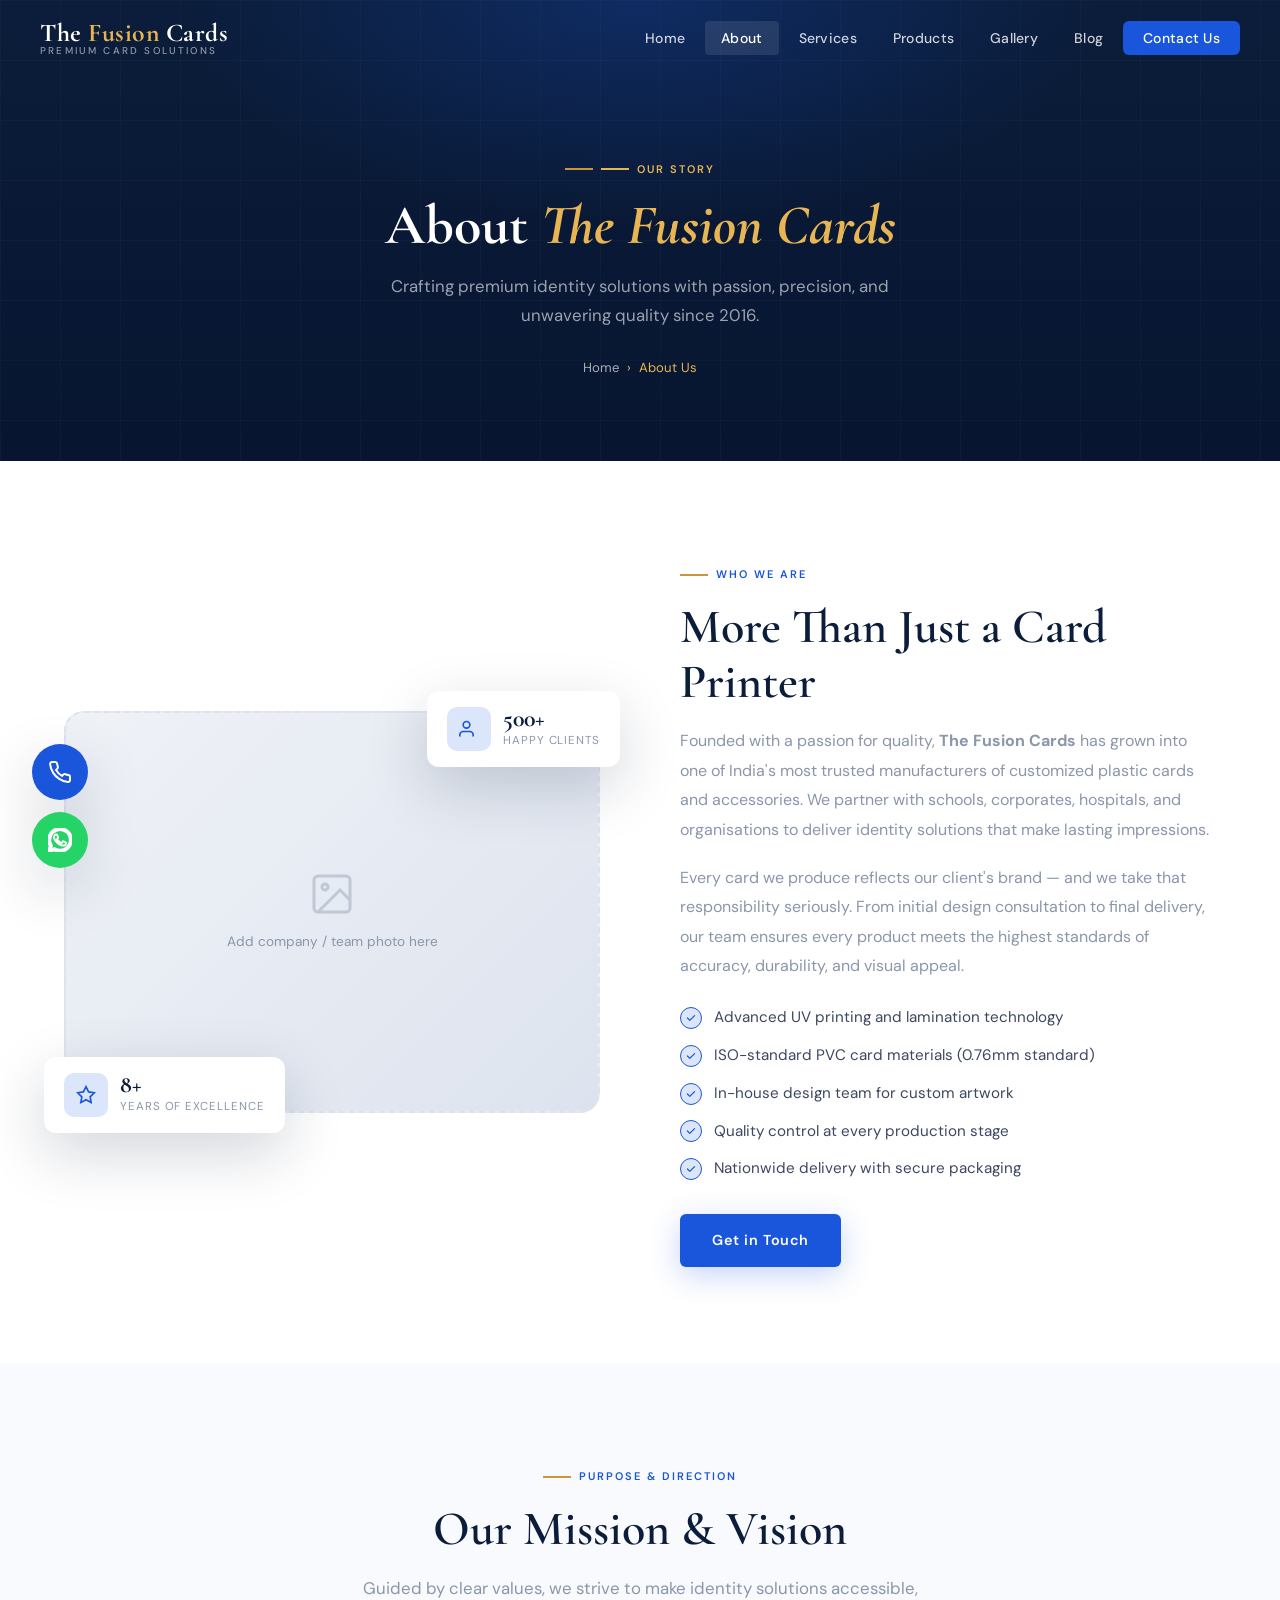
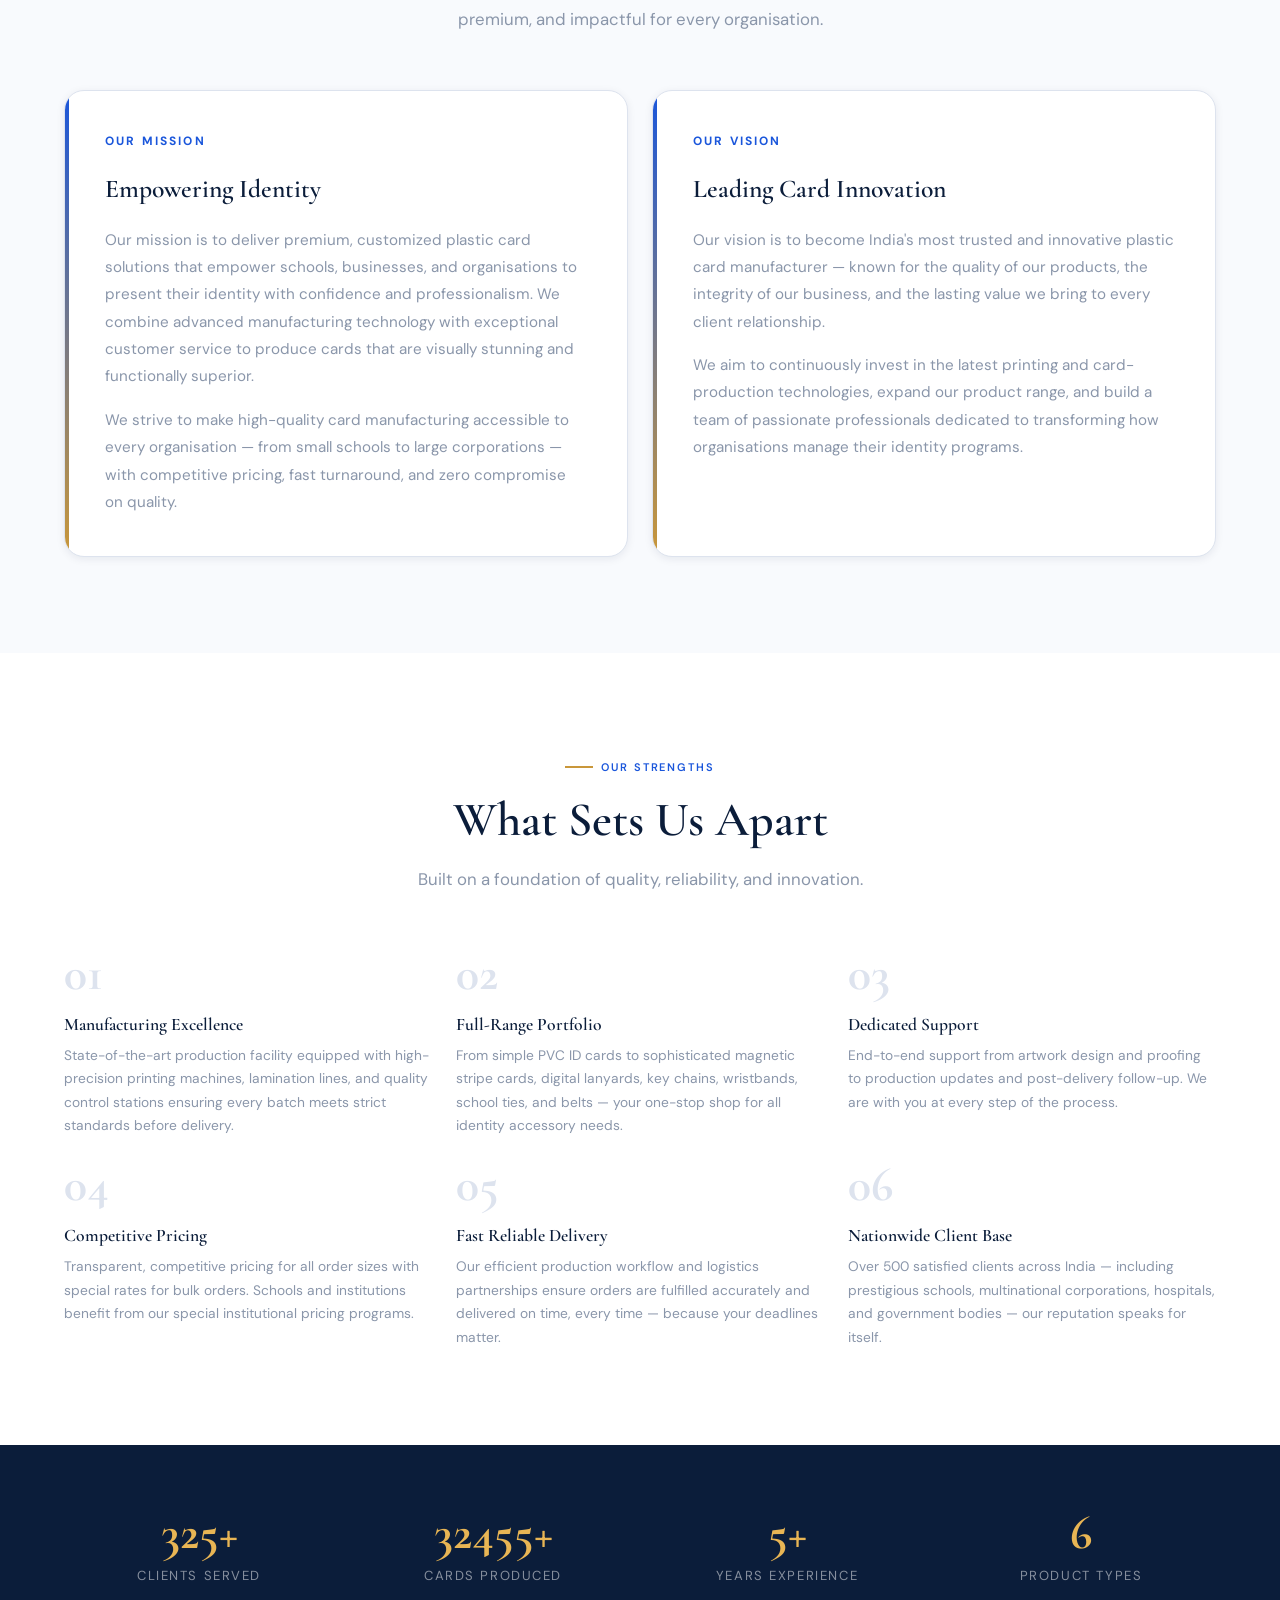
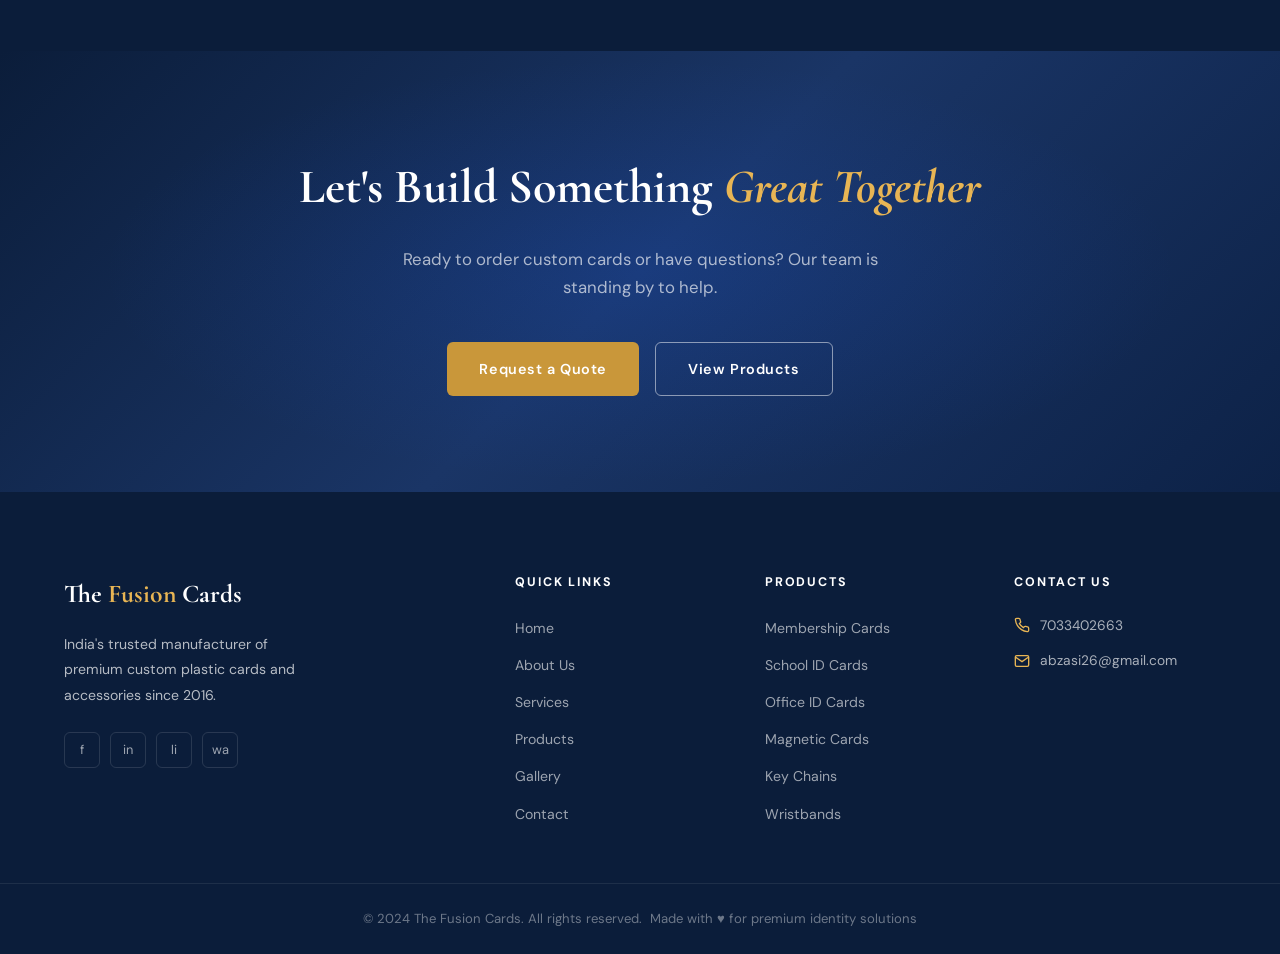
==== about.html @ c6d1c719 "first commit" ====
<!DOCTYPE html>
<html lang="en">
<head>
  <meta charset="UTF-8" />
  <meta name="viewport" content="width=device-width, initial-scale=1.0" />
  <meta name="description" content="About The Fusion Cards — Premium plastic card manufacturer for schools, offices, and organisations across India." />
  <meta name="keywords" content="About The Fusion Cards, Plastic Card Manufacturer India, ID Card Company" />
  <title>About Us | The Fusion Cards</title>
  <link rel="stylesheet" href="style.css" />
</head>
<body>

  <nav class="navbar">
    <div class="nav-inner">
      <a href="index.html" class="nav-logo">
        <span class="logo-main">The <span>Fusion</span> Cards</span>
        <span class="logo-sub">Premium Card Solutions</span>
      </a>
      <ul class="nav-links">
        <li><a href="index.html">Home</a></li>
        <li><a href="about.html" class="active">About</a></li>
        <li><a href="services.html">Services</a></li>
        <li><a href="products.html">Products</a></li>
        <li><a href="gallery.html">Gallery</a></li>
        <li><a href="blog.html">Blog</a></li>
        <li><a href="contact.html" class="nav-cta">Contact Us</a></li>
      </ul>
      <button class="hamburger" aria-label="Toggle menu"><span></span><span></span><span></span></button>
    </div>
  </nav>

  <div class="mobile-menu">
    <a href="index.html">Home</a>
    <a href="about.html">About Us</a>
    <a href="services.html">Services</a>
    <a href="products.html">Products</a>
    <a href="gallery.html">Gallery</a>
    <a href="blog.html">Blog</a>
    <a href="contact.html" class="btn btn-primary mobile-cta">Contact Us</a>
  </div>

  <section class="page-hero">
    <div class="page-hero-bg"></div>
    <div class="page-hero-grid"></div>
    <div class="page-hero-content">
      <div class="section-label" style="justify-content:center;color:var(--gold-light);display:flex;align-items:center;gap:8px;"><span style="width:28px;height:2px;background:var(--gold-light);display:inline-block;"></span>Our Story</div>
      <h1>About <span>The Fusion Cards</span></h1>
      <p>Crafting premium identity solutions with passion, precision, and unwavering quality since 2016.</p>
      <nav class="breadcrumb" aria-label="Breadcrumb">
        <a href="index.html">Home</a><span>›</span><span>About Us</span>
      </nav>
    </div>
  </section>

  <!-- Company Introduction -->
  <section class="section">
    <div class="container">
      <div class="about-preview-grid">
        <div class="about-image-wrap">
          <!-- REPLACE: <img src="images/company.jpg" alt="The Fusion Cards" style="width:100%;height:100%;object-fit:cover;border-radius:20px;"> -->
          <div class="img-placeholder" style="min-height:380px;">
            <svg width="48" height="48" fill="none" stroke="currentColor" stroke-width="1.5" viewBox="0 0 24 24"><rect x="3" y="3" width="18" height="18" rx="2"/><circle cx="8.5" cy="8.5" r="1.5"/><path d="M21 15l-5-5L5 21"/></svg>
            <span>Add company / team photo here</span>
          </div>
          <div class="about-float-card float-card-1">
            <div class="fc-icon"><svg width="20" height="20" fill="none" stroke="currentColor" stroke-width="2" viewBox="0 0 24 24"><path d="M12 2l3.09 6.26L22 9.27l-5 4.87 1.18 6.88L12 17.77l-6.18 3.25L7 14.14 2 9.27l6.91-1.01L12 2z"/></svg></div>
            <div><div class="fc-num">8+</div><div class="fc-label">Years of Excellence</div></div>
          </div>
          <div class="about-float-card float-card-2">
            <div class="fc-icon"><svg width="20" height="20" fill="none" stroke="currentColor" stroke-width="2" viewBox="0 0 24 24"><path d="M17 21v-2a4 4 0 00-4-4H5a4 4 0 00-4 4v2"/><circle cx="9" cy="7" r="4"/></svg></div>
            <div><div class="fc-num">500+</div><div class="fc-label">Happy Clients</div></div>
          </div>
        </div>

        <div class="about-text">
          <div class="section-label">Who We Are</div>
          <h2 class="section-title">More Than Just a Card Printer</h2>
          <p style="color:var(--text-muted);line-height:1.85;margin-bottom:18px;">
            Founded with a passion for quality, <strong>The Fusion Cards</strong> has grown into one of India's most trusted manufacturers of customized plastic cards and accessories. We partner with schools, corporates, hospitals, and organisations to deliver identity solutions that make lasting impressions.
          </p>
          <p style="color:var(--text-muted);line-height:1.85;margin-bottom:24px;">
            Every card we produce reflects our client's brand — and we take that responsibility seriously. From initial design consultation to final delivery, our team ensures every product meets the highest standards of accuracy, durability, and visual appeal.
          </p>
          <ul class="check-list">
            <li>Advanced UV printing and lamination technology</li>
            <li>ISO-standard PVC card materials (0.76mm standard)</li>
            <li>In-house design team for custom artwork</li>
            <li>Quality control at every production stage</li>
            <li>Nationwide delivery with secure packaging</li>
          </ul>
          <a href="contact.html" class="btn btn-primary" style="margin-top:32px;">Get in Touch</a>
        </div>
      </div>
    </div>
  </section>

  <!-- Mission & Vision -->
  <section class="section" style="background:var(--off-white);">
    <div class="container">
      <div class="text-center">
        <div class="section-label">Purpose &amp; Direction</div>
        <h2 class="section-title">Our Mission &amp; Vision</h2>
        <p class="section-subtitle">Guided by clear values, we strive to make identity solutions accessible, premium, and impactful for every organisation.</p>
      </div>
      <div class="mission-vision-grid">
        <div class="mv-card fade-up">
          <div class="mv-label">Our Mission</div>
          <h3>Empowering Identity</h3>
          <p>Our mission is to deliver premium, customized plastic card solutions that empower schools, businesses, and organisations to present their identity with confidence and professionalism. We combine advanced manufacturing technology with exceptional customer service to produce cards that are visually stunning and functionally superior.</p>
          <p style="margin-top:16px;">We strive to make high-quality card manufacturing accessible to every organisation — from small schools to large corporations — with competitive pricing, fast turnaround, and zero compromise on quality.</p>
        </div>
        <div class="mv-card fade-up">
          <div class="mv-label">Our Vision</div>
          <h3>Leading Card Innovation</h3>
          <p>Our vision is to become India's most trusted and innovative plastic card manufacturer — known for the quality of our products, the integrity of our business, and the lasting value we bring to every client relationship.</p>
          <p style="margin-top:16px;">We aim to continuously invest in the latest printing and card-production technologies, expand our product range, and build a team of passionate professionals dedicated to transforming how organisations manage their identity programs.</p>
        </div>
      </div>
    </div>
  </section>

  <!-- Business Strengths -->
  <section class="section">
    <div class="container">
      <div class="text-center">
        <div class="section-label">Our Strengths</div>
        <h2 class="section-title">What Sets Us Apart</h2>
        <p class="section-subtitle">Built on a foundation of quality, reliability, and innovation.</p>
      </div>
      <div class="strength-grid">
        <div class="strength-item fade-up">
          <div class="strength-num">01</div>
          <div><h4>Manufacturing Excellence</h4><p>State-of-the-art production facility equipped with high-precision printing machines, lamination lines, and quality control stations ensuring every batch meets strict standards before delivery.</p></div>
        </div>
        <div class="strength-item fade-up">
          <div class="strength-num">02</div>
          <div><h4>Full-Range Portfolio</h4><p>From simple PVC ID cards to sophisticated magnetic stripe cards, digital lanyards, key chains, wristbands, school ties, and belts — your one-stop shop for all identity accessory needs.</p></div>
        </div>
        <div class="strength-item fade-up">
          <div class="strength-num">03</div>
          <div><h4>Dedicated Support</h4><p>End-to-end support from artwork design and proofing to production updates and post-delivery follow-up. We are with you at every step of the process.</p></div>
        </div>
        <div class="strength-item fade-up">
          <div class="strength-num">04</div>
          <div><h4>Competitive Pricing</h4><p>Transparent, competitive pricing for all order sizes with special rates for bulk orders. Schools and institutions benefit from our special institutional pricing programs.</p></div>
        </div>
        <div class="strength-item fade-up">
          <div class="strength-num">05</div>
          <div><h4>Fast Reliable Delivery</h4><p>Our efficient production workflow and logistics partnerships ensure orders are fulfilled accurately and delivered on time, every time — because your deadlines matter.</p></div>
        </div>
        <div class="strength-item fade-up">
          <div class="strength-num">06</div>
          <div><h4>Nationwide Client Base</h4><p>Over 500 satisfied clients across India — including prestigious schools, multinational corporations, hospitals, and government bodies — our reputation speaks for itself.</p></div>
        </div>
      </div>
    </div>
  </section>

  <!-- Stats Strip -->
  <section class="section-sm" style="background:var(--navy);">
    <div class="container">
      <div style="display:grid;grid-template-columns:repeat(4,1fr);gap:24px;text-align:center;">
        <div>
          <div style="font-family:var(--font-display);font-size:3rem;font-weight:700;color:var(--gold-light);line-height:1;"><span data-count="500" data-suffix="+">500+</span></div>
          <div style="font-size:0.82rem;text-transform:uppercase;letter-spacing:0.12em;color:rgba(255,255,255,0.5);margin-top:8px;">Clients Served</div>
        </div>
        <div>
          <div style="font-family:var(--font-display);font-size:3rem;font-weight:700;color:var(--gold-light);line-height:1;"><span data-count="50000" data-suffix="+">50000+</span></div>
          <div style="font-size:0.82rem;text-transform:uppercase;letter-spacing:0.12em;color:rgba(255,255,255,0.5);margin-top:8px;">Cards Produced</div>
        </div>
        <div>
          <div style="font-family:var(--font-display);font-size:3rem;font-weight:700;color:var(--gold-light);line-height:1;"><span data-count="8" data-suffix="+">8+</span></div>
          <div style="font-size:0.82rem;text-transform:uppercase;letter-spacing:0.12em;color:rgba(255,255,255,0.5);margin-top:8px;">Years Experience</div>
        </div>
        <div>
          <div style="font-family:var(--font-display);font-size:3rem;font-weight:700;color:var(--gold-light);line-height:1;"><span data-count="9" data-suffix="">9</span></div>
          <div style="font-size:0.82rem;text-transform:uppercase;letter-spacing:0.12em;color:rgba(255,255,255,0.5);margin-top:8px;">Product Types</div>
        </div>
      </div>
    </div>
  </section>

  <!-- CTA -->
  <div class="cta-section">
    <div class="container">
      <h2>Let's Build Something <span>Great Together</span></h2>
      <p>Ready to order custom cards or have questions? Our team is standing by to help.</p>
      <div class="cta-actions">
        <a href="contact.html" class="btn btn-gold">Request a Quote</a>
        <a href="products.html" class="btn btn-outline">View Products</a>
      </div>
    </div>
  </div>

  <!-- Footer -->
  <footer class="footer">
    <div class="container">
      <div class="footer-grid">
        <div class="footer-brand">
          <div class="logo-main">The <span>Fusion</span> Cards</div>
          <p>India's trusted manufacturer of premium custom plastic cards and accessories since 2016.</p>
          <div class="footer-social">
            <a href="#" title="Facebook">f</a><a href="#" title="Instagram">in</a>
            <a href="#" title="LinkedIn">li</a><a href="#" title="WhatsApp">wa</a>
          </div>
        </div>
        <div class="footer-col">
          <h4>Quick Links</h4>
          <ul>
            <li><a href="index.html">Home</a></li><li><a href="about.html">About Us</a></li>
            <li><a href="services.html">Services</a></li><li><a href="products.html">Products</a></li>
            <li><a href="gallery.html">Gallery</a></li><li><a href="contact.html">Contact</a></li>
          </ul>
        </div>
        <div class="footer-col">
          <h4>Products</h4>
          <ul>
            <li><a href="products.html">Membership Cards</a></li><li><a href="products.html">School ID Cards</a></li>
            <li><a href="products.html">Office ID Cards</a></li><li><a href="products.html">Magnetic Cards</a></li>
            <li><a href="products.html">Key Chains</a></li><li><a href="products.html">Wristbands</a></li>
          </ul>
        </div>
        <div class="footer-col">
          <h4>Contact Us</h4>
          <div class="footer-contact-item">
            <svg width="16" height="16" fill="none" stroke="currentColor" stroke-width="2" viewBox="0 0 24 24"><path d="M22 16.92v3a2 2 0 01-2.18 2 19.79 19.79 0 01-8.63-3.07 19.5 19.5 0 01-6-6A19.79 19.79 0 012.12 4.18 2 2 0 014.11 2h3a2 2 0 012 1.72c.127.96.361 1.903.7 2.81a2 2 0 01-.45 2.11L8.09 9.91a16 16 0 006 6l1.27-1.27a2 2 0 012.11-.45c.907.339 1.85.573 2.81.7A2 2 0 0122 16.92z"/></svg>
            <a href="tel:7033402663">7033402663</a>
          </div>
          <div class="footer-contact-item">
            <svg width="16" height="16" fill="none" stroke="currentColor" stroke-width="2" viewBox="0 0 24 24"><path d="M4 4h16c1.1 0 2 .9 2 2v12c0 1.1-.9 2-2 2H4c-1.1 0-2-.9-2-2V6c0-1.1.9-2 2-2z"/><polyline points="22,6 12,13 2,6"/></svg>
            <a href="mailto:abzasi26@gmail.com">abzasi26@gmail.com</a>
          </div>
        </div>
      </div>
    </div>
    <div class="footer-bottom">
      <div class="container" style="display:flex;justify-content:space-between;align-items:center;flex-wrap:wrap;gap:8px;">
        <span>© 2024 The Fusion Cards. All rights reserved.</span>
        <span>Made with ♥ for premium identity solutions</span>
      </div>
    </div>
  </footer>

  <!-- Floating Buttons -->
  <div class="floating-buttons">
    <a href="tel:7033402663" class="floating-btn call" aria-label="Call us">
      <svg width="24" height="24" fill="none" stroke="currentColor" stroke-width="2" viewBox="0 0 24 24"><path d="M22 16.92v3a2 2 0 01-2.18 2 19.79 19.79 0 01-8.63-3.07 19.5 19.5 0 01-6-6 19.79 19.79 0 01-3.07-8.67A2 2 0 014.11 2h3a2 2 0 012 1.72 12.84 12.84 0 00.7 2.81 2 2 0 01-.45 2.11L8.09 9.91a16 16 0 006 6l1.27-1.27a2 2 0 012.11-.45 12.84 12.84 0 002.81.7A2 2 0 0122 16.92z"/></svg>
      <span class="tooltip">Call Us</span>
    </a>
    <a href="https://wa.me/917033402663" target="_blank" class="floating-btn whatsapp" aria-label="WhatsApp">
      <svg width="24" height="24" fill="none" stroke="currentColor" stroke-width="2" viewBox="0 0 24 24"><path d="M17.472 14.382c-.297-.149-1.758-.867-2.03-.967-.273-.099-.471-.148-.67.15-.197.297-.767.966-.94 1.164-.173.199-.347.223-.644.075-.297-.15-1.255-.463-2.39-1.475-.883-.788-1.48-1.761-1.653-2.059-.173-.297-.018-.458.13-.606.134-.133.298-.347.446-.52.149-.174.198-.298.298-.497.099-.198.05-.371-.025-.52-.075-.149-.669-1.612-.916-2.207-.242-.579-.487-.5-.669-.51-.173-.008-.371-.01-.57-.01-.198 0-.52.074-.792.372-.272.297-1.04 1.016-1.04 2.479 0 1.462 1.065 2.875 1.213 3.074.149.198 2.096 3.2 5.077 4.487.709.306 1.262.489 1.694.625.712.227 1.36.195 1.871.118.571-.085 1.758-.719 2.006-1.413.248-.694.248-1.289.173-1.413-.074-.124-.272-.198-.57-.347m-5.421 7.403h-.004a9.87 9.87 0 01-5.031-1.378l-.361-.214-3.741.982.998-3.648-.235-.374a9.86 9.86 0 01-1.51-5.26c.001-5.45 4.436-9.884 9.888-9.884 2.64 0 5.122 1.03 6.988 2.898a9.825 9.825 0 012.893 6.994c-.003 5.45-4.437 9.884-9.885 9.884m8.413-18.297A11.815 11.815 0 0012.05 0C5.495 0 .16 5.335.157 11.892c0 2.096.547 4.142 1.588 5.945L.057 24l6.305-1.654a11.882 11.882 0 005.683 1.448h.005c6.554 0 11.89-5.335 11.893-11.893a11.821 11.821 0 00-3.48-8.413z"/></svg>
      <span class="tooltip">WhatsApp</span>
    </a>
  </div>

  <button class="scroll-top" aria-label="Scroll to top">
    <svg width="18" height="18" fill="none" stroke="currentColor" stroke-width="2.5" viewBox="0 0 24 24"><polyline points="18 15 12 9 6 15"/></svg>
  </button>
  <script src="script.js"></script>
</body>
</html>
---- style.css ----
/* ============================================================
   THE FUSION CARDS — Main Stylesheet
   Author: Generated for The Fusion Cards
   Description: Premium plastic card manufacturer website
   ============================================================ */

/* ── Google Fonts Import ── */
@import url('https://fonts.googleapis.com/css2?family=Cormorant+Garamond:wght@400;500;600;700&family=DM+Sans:wght@300;400;500;600&display=swap');

/* ── CSS Variables ── */
:root {
  --navy:        #0B1D3A;
  --navy-light:  #142850;
  --blue:        #1A56DB;
  --blue-light:  #3B82F6;
  --blue-glow:   rgba(26, 86, 219, 0.15);
  --gold:        #C9973A;
  --gold-light:  #E8B554;
  --white:       #FFFFFF;
  --off-white:   #F8FAFD;
  --gray-100:    #EFF2F7;
  --gray-200:    #DDE3EE;
  --gray-500:    #8A96AA;
  --gray-700:    #3D4860;
  --text-dark:   #0B1D3A;
  --text-body:   #3D4860;
  --text-muted:  #8A96AA;

  --font-display: 'Cormorant Garamond', Georgia, serif;
  --font-body:    'DM Sans', sans-serif;

  --shadow-sm:  0 2px 8px rgba(11,29,58,0.08);
  --shadow-md:  0 8px 30px rgba(11,29,58,0.12);
  --shadow-lg:  0 20px 60px rgba(11,29,58,0.18);
  --shadow-blue: 0 8px 30px rgba(26,86,219,0.25);

  --radius-sm:  6px;
  --radius-md:  12px;
  --radius-lg:  20px;
  --radius-xl:  32px;

  --transition: all 0.3s cubic-bezier(0.4, 0, 0.2, 1);
  --max-w:      1200px;
}

/* ── Reset & Base ── */
*, *::before, *::after { box-sizing: border-box; margin: 0; padding: 0; }

html { scroll-behavior: smooth; font-size: 16px; }

body {
  font-family: var(--font-body);
  color: var(--text-body);
  background: var(--white);
  line-height: 1.7;
  -webkit-font-smoothing: antialiased;
}

img { max-width: 100%; height: auto; display: block; }
a  { text-decoration: none; color: inherit; }
ul { list-style: none; }

/* ── Utilities ── */
.container {
  max-width: var(--max-w);
  margin: 0 auto;
  padding: 0 24px;
}

.section { padding: 96px 0; }
.section-sm { padding: 64px 0; }

.section-label {
  display: inline-flex;
  align-items: center;
  gap: 8px;
  font-family: var(--font-body);
  font-size: 11px;
  font-weight: 600;
  letter-spacing: 0.18em;
  text-transform: uppercase;
  color: var(--blue);
  margin-bottom: 16px;
}
.section-label::before {
  content: '';
  width: 28px; height: 2px;
  background: var(--gold);
  display: inline-block;
}

.section-title {
  font-family: var(--font-display);
  font-size: clamp(2rem, 4vw, 3rem);
  font-weight: 600;
  color: var(--navy);
  line-height: 1.15;
  margin-bottom: 16px;
}

.section-subtitle {
  font-size: 1.05rem;
  color: var(--text-muted);
  max-width: 580px;
  line-height: 1.8;
}

.text-center { text-align: center; }
.text-center .section-subtitle { margin: 0 auto; }
.text-center .section-label { justify-content: center; }

/* ── Buttons ── */
.btn {
  display: inline-flex;
  align-items: center;
  gap: 8px;
  padding: 14px 32px;
  border-radius: 6px;
  font-family: var(--font-body);
  font-size: 0.9rem;
  font-weight: 600;
  letter-spacing: 0.04em;
  cursor: pointer;
  border: none;
  transition: var(--transition);
  text-decoration: none;
}

.btn-primary {
  background: var(--blue);
  color: var(--white);
  box-shadow: var(--shadow-blue);
}
.btn-primary:hover {
  background: #1447B5;
  transform: translateY(-2px);
  box-shadow: 0 12px 40px rgba(26,86,219,0.35);
}

.btn-outline {
  background: transparent;
  color: var(--white);
  border: 1.5px solid rgba(255,255,255,0.5);
}
.btn-outline:hover {
  background: rgba(255,255,255,0.1);
  border-color: var(--white);
  transform: translateY(-2px);
}

.btn-dark {
  background: var(--navy);
  color: var(--white);
}
.btn-dark:hover {
  background: var(--navy-light);
  transform: translateY(-2px);
}

.btn-gold {
  background: var(--gold);
  color: var(--white);
}
.btn-gold:hover {
  background: #B8832A;
  transform: translateY(-2px);
}

/* ── Navigation ── */
.navbar {
  position: fixed;
  top: 0; left: 0; right: 0;
  z-index: 1000;
  padding: 0 24px;
  transition: var(--transition);
}

.navbar.scrolled {
  background: rgba(11, 29, 58, 0.97);
  backdrop-filter: blur(12px);
  box-shadow: 0 2px 20px rgba(0,0,0,0.3);
  padding: 0 24px;
}

.nav-inner {
  max-width: var(--max-w);
  margin: 0 auto;
  display: flex;
  align-items: center;
  justify-content: space-between;
  height: 76px;
}

.nav-logo {
  display: flex;
  flex-direction: column;
  line-height: 1;
}
.nav-logo .logo-main {
  font-family: var(--font-display);
  font-size: 1.6rem;
  font-weight: 700;
  color: var(--white);
  letter-spacing: 0.02em;
}
.nav-logo .logo-main span { color: var(--gold-light); }
.nav-logo .logo-sub {
  font-size: 0.62rem;
  letter-spacing: 0.22em;
  text-transform: uppercase;
  color: rgba(255,255,255,0.55);
  font-weight: 500;
}

.nav-links {
  display: flex;
  align-items: center;
  gap: 4px;
}

.nav-links a {
  padding: 8px 16px;
  font-size: 0.875rem;
  font-weight: 500;
  color: rgba(255,255,255,0.8);
  border-radius: 4px;
  transition: var(--transition);
  letter-spacing: 0.02em;
}
.nav-links a:hover,
.nav-links a.active {
  color: var(--white);
  background: rgba(255,255,255,0.1);
}

.nav-cta {
  background: var(--blue) !important;
  color: var(--white) !important;
  padding: 8px 20px !important;
  border-radius: 6px !important;
}
.nav-cta:hover {
  background: #1447B5 !important;
}

/* Hamburger */
.hamburger {
  display: none;
  flex-direction: column;
  gap: 5px;
  cursor: pointer;
  padding: 8px;
  background: none;
  border: none;
}
.hamburger span {
  display: block;
  width: 24px; height: 2px;
  background: var(--white);
  border-radius: 2px;
  transition: var(--transition);
}
.hamburger.open span:nth-child(1) { transform: translateY(7px) rotate(45deg); }
.hamburger.open span:nth-child(2) { opacity: 0; }
.hamburger.open span:nth-child(3) { transform: translateY(-7px) rotate(-45deg); }

/* Mobile Menu */
.mobile-menu {
  display: none;
  position: fixed;
  top: 76px; left: 0; right: 0; bottom: 0;
  background: var(--navy);
  z-index: 999;
  padding: 32px 24px;
  overflow-y: auto;
}
.mobile-menu.open { display: block; }
.mobile-menu a {
  display: block;
  padding: 16px 0;
  font-size: 1.2rem;
  font-weight: 500;
  color: rgba(255,255,255,0.85);
  border-bottom: 1px solid rgba(255,255,255,0.08);
  transition: var(--transition);
}
.mobile-menu a:hover { color: var(--gold-light); padding-left: 8px; }
.mobile-menu .mobile-cta {
  margin-top: 24px;
  display: block;
}

/* ── Hero Section ── */
.hero {
  position: relative;
  min-height: 100vh;
  display: flex;
  align-items: center;
  background: var(--navy);
  overflow: hidden;
}

.hero-bg {
  position: absolute;
  inset: 0;
  background:
    radial-gradient(ellipse 80% 60% at 70% 50%, rgba(26,86,219,0.2) 0%, transparent 60%),
    radial-gradient(ellipse 50% 40% at 20% 80%, rgba(201,151,58,0.1) 0%, transparent 50%),
    linear-gradient(135deg, #0B1D3A 0%, #0D2247 50%, #071530 100%);
}

/* Animated grid lines */
.hero-grid {
  position: absolute;
  inset: 0;
  background-image:
    linear-gradient(rgba(255,255,255,0.03) 1px, transparent 1px),
    linear-gradient(90deg, rgba(255,255,255,0.03) 1px, transparent 1px);
  background-size: 60px 60px;
}

/* Floating shapes */
.hero-shape {
  position: absolute;
  border-radius: 50%;
  filter: blur(80px);
  opacity: 0.15;
  animation: float 8s ease-in-out infinite;
}
.hero-shape-1 {
  width: 400px; height: 400px;
  background: var(--blue);
  top: -100px; right: -100px;
  animation-delay: 0s;
}
.hero-shape-2 {
  width: 250px; height: 250px;
  background: var(--gold);
  bottom: -80px; left: 10%;
  animation-delay: 3s;
}
.hero-shape-3 {
  width: 180px; height: 180px;
  background: var(--blue-light);
  top: 30%; left: 40%;
  animation-delay: 5s;
}

@keyframes float {
  0%, 100% { transform: translateY(0) scale(1); }
  50%       { transform: translateY(-30px) scale(1.05); }
}

.hero-content {
  position: relative;
  z-index: 2;
  max-width: var(--max-w);
  margin: 0 auto;
  padding: 120px 24px 80px;
  display: grid;
  grid-template-columns: 1fr 1fr;
  gap: 80px;
  align-items: center;
}

.hero-badge {
  display: inline-flex;
  align-items: center;
  gap: 8px;
  background: rgba(26,86,219,0.2);
  border: 1px solid rgba(26,86,219,0.4);
  color: var(--blue-light);
  padding: 6px 14px;
  border-radius: 100px;
  font-size: 0.78rem;
  font-weight: 600;
  letter-spacing: 0.1em;
  text-transform: uppercase;
  margin-bottom: 24px;
}
.hero-badge::before {
  content: '';
  width: 6px; height: 6px;
  background: var(--blue-light);
  border-radius: 50%;
  animation: pulse 2s ease-in-out infinite;
}
@keyframes pulse {
  0%, 100% { opacity: 1; transform: scale(1); }
  50%       { opacity: 0.5; transform: scale(1.4); }
}

.hero-title {
  font-family: var(--font-display);
  font-size: clamp(2.8rem, 5.5vw, 4.2rem);
  font-weight: 700;
  color: var(--white);
  line-height: 1.08;
  margin-bottom: 24px;
}
.hero-title .highlight {
  color: var(--gold-light);
  font-style: italic;
}

.hero-tagline {
  font-size: 1.1rem;
  color: rgba(255,255,255,0.65);
  line-height: 1.8;
  margin-bottom: 40px;
  max-width: 500px;
}

.hero-actions {
  display: flex;
  gap: 16px;
  flex-wrap: wrap;
  margin-bottom: 56px;
}

.hero-stats {
  display: flex;
  gap: 40px;
}
.hero-stat {}
.hero-stat .stat-num {
  font-family: var(--font-display);
  font-size: 2rem;
  font-weight: 700;
  color: var(--white);
  line-height: 1;
}
.hero-stat .stat-num span { color: var(--gold-light); }
.hero-stat .stat-label {
  font-size: 0.78rem;
  color: rgba(255,255,255,0.5);
  text-transform: uppercase;
  letter-spacing: 0.1em;
  margin-top: 4px;
}

/* Hero Visual - Card Mockup */
.hero-visual {
  position: relative;
  display: flex;
  align-items: center;
  justify-content: center;
  height: 480px;
}

.card-stack {
  position: relative;
  width: 320px;
  height: 200px;
}

.mock-card {
  position: absolute;
  width: 300px;
  height: 190px;
  border-radius: 16px;
  padding: 24px;
  box-shadow: 0 30px 80px rgba(0,0,0,0.5), 0 0 0 1px rgba(255,255,255,0.05);
  transition: transform 0.6s cubic-bezier(0.4, 0, 0.2, 1);
}
.mock-card-1 {
  background: linear-gradient(135deg, #1A56DB, #0D40B0);
  top: 60px; left: 60px;
  transform: rotate(-6deg);
  z-index: 1;
}
.mock-card-2 {
  background: linear-gradient(135deg, #0B1D3A, #1A2F5A);
  top: 30px; left: 30px;
  transform: rotate(-2deg);
  z-index: 2;
  border: 1px solid rgba(201,151,58,0.3);
}
.mock-card-3 {
  background: linear-gradient(135deg, #C9973A, #A77A25);
  top: 0; left: 0;
  transform: rotate(2deg);
  z-index: 3;
}
.hero-visual:hover .mock-card-1 { transform: rotate(-10deg) translate(-20px, 20px); }
.hero-visual:hover .mock-card-2 { transform: rotate(-4deg) translate(-5px, 5px); }
.hero-visual:hover .mock-card-3 { transform: rotate(4deg) translate(5px, -5px); }

.card-chip {
  width: 40px; height: 30px;
  background: linear-gradient(135deg, #D4AF37, #FFF176, #D4AF37);
  border-radius: 5px;
  margin-bottom: 16px;
}
.card-stripe {
  height: 3px;
  background: rgba(255,255,255,0.2);
  border-radius: 2px;
  margin-bottom: 8px;
}
.card-stripe.short { width: 60%; }
.card-name {
  font-family: var(--font-display);
  font-size: 0.8rem;
  font-weight: 600;
  color: rgba(255,255,255,0.9);
  letter-spacing: 0.12em;
  text-transform: uppercase;
  margin-top: 16px;
}

/* Floating tags around hero visual */
.hero-tag {
  position: absolute;
  background: rgba(255,255,255,0.07);
  backdrop-filter: blur(12px);
  border: 1px solid rgba(255,255,255,0.12);
  border-radius: 8px;
  padding: 8px 14px;
  font-size: 0.75rem;
  font-weight: 600;
  color: rgba(255,255,255,0.8);
  white-space: nowrap;
  animation: float 6s ease-in-out infinite;
}
.hero-tag-1 { top: 20px; right: 10px; animation-delay: 0s; }
.hero-tag-2 { bottom: 80px; right: -10px; animation-delay: 2s; }
.hero-tag-3 { bottom: 20px; left: 0; animation-delay: 4s; }

/* ── Page Hero (inner pages) ── */
.page-hero {
  background: var(--navy);
  padding: 160px 24px 80px;
  position: relative;
  overflow: hidden;
  text-align: center;
}
.page-hero-bg {
  position: absolute;
  inset: 0;
  background:
    radial-gradient(ellipse 60% 80% at 50% 0%, rgba(26,86,219,0.25) 0%, transparent 60%),
    linear-gradient(180deg, #0B1D3A 0%, #071530 100%);
}
.page-hero-grid {
  position: absolute; inset: 0;
  background-image:
    linear-gradient(rgba(255,255,255,0.025) 1px, transparent 1px),
    linear-gradient(90deg, rgba(255,255,255,0.025) 1px, transparent 1px);
  background-size: 60px 60px;
}
.page-hero-content { position: relative; z-index: 2; }
.page-hero h1 {
  font-family: var(--font-display);
  font-size: clamp(2.4rem, 5vw, 3.5rem);
  font-weight: 700;
  color: var(--white);
  margin-bottom: 16px;
  line-height: 1.1;
}
.page-hero h1 span { color: var(--gold-light); font-style: italic; }
.page-hero p {
  font-size: 1.05rem;
  color: rgba(255,255,255,0.6);
  max-width: 540px;
  margin: 0 auto 24px;
}
.breadcrumb {
  display: inline-flex;
  align-items: center;
  gap: 8px;
  font-size: 0.82rem;
  color: rgba(255,255,255,0.45);
}
.breadcrumb a { color: rgba(255,255,255,0.65); transition: var(--transition); }
.breadcrumb a:hover { color: var(--gold-light); }
.breadcrumb span { color: var(--gold-light); }

/* ── About Preview ── */
.about-preview {
  background: var(--off-white);
}
.about-preview-grid {
  display: grid;
  grid-template-columns: 1fr 1fr;
  gap: 80px;
  align-items: center;
}
.about-image-wrap {
  position: relative;
}
.about-image-wrap .img-placeholder {
  width: 100%;
  aspect-ratio: 4/3;
  background: linear-gradient(135deg, var(--gray-100), var(--gray-200));
  border-radius: var(--radius-lg);
  display: flex;
  flex-direction: column;
  align-items: center;
  justify-content: center;
  color: var(--gray-500);
  font-size: 0.85rem;
  gap: 12px;
  border: 2px dashed var(--gray-200);
  overflow: hidden;
}
.about-image-wrap .img-placeholder svg { opacity: 0.4; }

/* Floating stat cards on image */
.about-float-card {
  position: absolute;
  background: var(--white);
  border-radius: var(--radius-md);
  padding: 16px 20px;
  box-shadow: var(--shadow-lg);
  display: flex;
  align-items: center;
  gap: 12px;
}
.about-float-card .fc-icon {
  width: 44px; height: 44px;
  background: var(--blue-glow);
  border-radius: 10px;
  display: flex;
  align-items: center;
  justify-content: center;
  color: var(--blue);
  flex-shrink: 0;
}
.about-float-card .fc-num {
  font-family: var(--font-display);
  font-size: 1.5rem;
  font-weight: 700;
  color: var(--navy);
  line-height: 1;
}
.about-float-card .fc-label {
  font-size: 0.72rem;
  color: var(--text-muted);
  text-transform: uppercase;
  letter-spacing: 0.08em;
}
.float-card-1 { bottom: -20px; left: -20px; }
.float-card-2 { top: -20px; right: -20px; }

.about-text .btn { margin-top: 32px; }

.check-list {
  margin-top: 24px;
  display: flex;
  flex-direction: column;
  gap: 12px;
}
.check-list li {
  display: flex;
  align-items: center;
  gap: 12px;
  font-size: 0.95rem;
  color: var(--text-body);
}
.check-list li::before {
  content: '';
  width: 22px; height: 22px;
  background: var(--blue-glow);
  border: 1.5px solid var(--blue);
  border-radius: 50%;
  flex-shrink: 0;
  background-image: url("data:image/svg+xml,%3Csvg xmlns='http://www.w3.org/2000/svg' viewBox='0 0 20 20' fill='%231A56DB'%3E%3Cpath fill-rule='evenodd' d='M16.707 5.293a1 1 0 010 1.414l-8 8a1 1 0 01-1.414 0l-4-4a1 1 0 011.414-1.414L8 12.586l7.293-7.293a1 1 0 011.414 0z' clip-rule='evenodd'/%3E%3C/svg%3E");
  background-repeat: no-repeat;
  background-position: center;
  background-size: 12px;
}

/* ── Services Grid ── */
.services-grid {
  display: grid;
  grid-template-columns: repeat(3, 1fr);
  gap: 24px;
  margin-top: 56px;
}

.service-card {
  background: var(--white);
  border-radius: var(--radius-lg);
  overflow: hidden;
  border: 1px solid var(--gray-200);
  box-shadow: var(--shadow-sm);
  transition: var(--transition);
  cursor: default;
}
.service-card:hover {
  transform: translateY(-6px);
  box-shadow: var(--shadow-lg);
  border-color: rgba(26,86,219,0.2);
}

.service-card-image {
  width: 100%;
  aspect-ratio: 16/10;
  background: linear-gradient(135deg, var(--gray-100), var(--gray-200));
  display: flex;
  flex-direction: column;
  align-items: center;
  justify-content: center;
  color: var(--gray-500);
  font-size: 0.78rem;
  gap: 10px;
  border-bottom: 1px solid var(--gray-200);
  position: relative;
  overflow: hidden;
}
/* Use data-img attribute for easy replacement */
.service-card-image[data-img] {
  background-image: attr(data-img url);
  background-size: cover;
  background-position: center;
}
.service-card-image .icon-wrap {
  width: 56px; height: 56px;
  background: rgba(26,86,219,0.1);
  border-radius: 12px;
  display: flex; align-items: center; justify-content: center;
  color: var(--blue);
}

.service-card-body {
  padding: 24px;
}
.service-card-body h3 {
  font-family: var(--font-display);
  font-size: 1.2rem;
  font-weight: 600;
  color: var(--navy);
  margin-bottom: 8px;
}
.service-card-body p {
  font-size: 0.88rem;
  color: var(--text-muted);
  line-height: 1.7;
}
.service-tag {
  display: inline-block;
  margin-top: 12px;
  background: var(--blue-glow);
  color: var(--blue);
  font-size: 0.72rem;
  font-weight: 600;
  letter-spacing: 0.08em;
  text-transform: uppercase;
  padding: 4px 10px;
  border-radius: 100px;
}

/* ── Products Grid ── */
.products-section { background: var(--off-white); }

.products-grid {
  display: grid;
  grid-template-columns: repeat(4, 1fr);
  gap: 24px;
  margin-top: 56px;
}

.product-card {
  background: var(--white);
  border-radius: var(--radius-md);
  overflow: hidden;
  border: 1px solid var(--gray-200);
  box-shadow: var(--shadow-sm);
  transition: var(--transition);
}
.product-card:hover {
  transform: translateY(-4px);
  box-shadow: var(--shadow-md);
}

.product-card-image {
  width: 100%;
  aspect-ratio: 1/1;
  background: linear-gradient(135deg, var(--gray-100), var(--gray-200));
  display: flex;
  flex-direction: column;
  align-items: center;
  justify-content: center;
  color: var(--gray-500);
  font-size: 0.75rem;
  gap: 8px;
  border-bottom: 1px solid var(--gray-100);
  position: relative;
  overflow: hidden;
}
/* Image replacement hint overlay */
.product-card-image::after {
  content: 'Add Image Here';
  position: absolute;
  bottom: 8px; right: 8px;
  background: rgba(26,86,219,0.1);
  color: var(--blue);
  font-size: 0.65rem;
  font-weight: 600;
  padding: 3px 8px;
  border-radius: 4px;
  text-transform: uppercase;
  letter-spacing: 0.06em;
}

.product-card-body {
  padding: 18px;
}
.product-card-body h3 {
  font-family: var(--font-display);
  font-size: 1.1rem;
  font-weight: 600;
  color: var(--navy);
  margin-bottom: 6px;
}
.product-card-body p {
  font-size: 0.83rem;
  color: var(--text-muted);
  line-height: 1.65;
}

/* ── Why Choose Us ── */
.why-grid {
  display: grid;
  grid-template-columns: repeat(4, 1fr);
  gap: 24px;
  margin-top: 56px;
}

.why-card {
  background: var(--white);
  border-radius: var(--radius-md);
  padding: 32px 24px;
  border: 1px solid var(--gray-200);
  text-align: center;
  transition: var(--transition);
  position: relative;
  overflow: hidden;
}
.why-card::before {
  content: '';
  position: absolute;
  bottom: 0; left: 0; right: 0;
  height: 3px;
  background: linear-gradient(90deg, var(--blue), var(--gold));
  transform: scaleX(0);
  transition: var(--transition);
}
.why-card:hover::before { transform: scaleX(1); }
.why-card:hover { box-shadow: var(--shadow-md); transform: translateY(-4px); }

.why-icon {
  width: 64px; height: 64px;
  background: var(--blue-glow);
  border-radius: var(--radius-sm);
  margin: 0 auto 20px;
  display: flex; align-items: center; justify-content: center;
  color: var(--blue);
  transition: var(--transition);
}
.why-card:hover .why-icon {
  background: var(--blue);
  color: var(--white);
  transform: scale(1.1);
}
.why-card h3 {
  font-family: var(--font-display);
  font-size: 1.1rem;
  font-weight: 600;
  color: var(--navy);
  margin-bottom: 10px;
}
.why-card p { font-size: 0.86rem; color: var(--text-muted); line-height: 1.7; }

/* ── CTA Section ── */
.cta-section {
  background: linear-gradient(135deg, #0B1D3A 0%, #1A3566 50%, #0D2247 100%);
  position: relative;
  overflow: hidden;
  text-align: center;
  padding: 96px 24px;
}
.cta-section::before {
  content: '';
  position: absolute;
  inset: 0;
  background:
    radial-gradient(ellipse 70% 80% at 50% 50%, rgba(26,86,219,0.2) 0%, transparent 60%);
}
.cta-section .container { position: relative; z-index: 1; }
.cta-section h2 {
  font-family: var(--font-display);
  font-size: clamp(2rem, 4vw, 3rem);
  font-weight: 700;
  color: var(--white);
  margin-bottom: 16px;
}
.cta-section h2 span { color: var(--gold-light); font-style: italic; }
.cta-section p {
  font-size: 1.05rem;
  color: rgba(255,255,255,0.65);
  max-width: 500px;
  margin: 0 auto 40px;
}
.cta-actions { display: flex; gap: 16px; justify-content: center; flex-wrap: wrap; }

/* ── Gallery ── */
.gallery-grid {
  display: grid;
  grid-template-columns: repeat(3, 1fr);
  gap: 16px;
  margin-top: 56px;
}

.gallery-item {
  position: relative;
  border-radius: var(--radius-md);
  overflow: hidden;
  aspect-ratio: 4/3;
  cursor: pointer;
}
.gallery-item.tall { grid-row: span 2; aspect-ratio: auto; }

.gallery-placeholder {
  width: 100%; height: 100%;
  background: linear-gradient(135deg, var(--gray-100), var(--gray-200));
  display: flex;
  flex-direction: column;
  align-items: center;
  justify-content: center;
  color: var(--gray-500);
  gap: 8px;
  font-size: 0.78rem;
  transition: var(--transition);
}

.gallery-item:hover .gallery-placeholder {
  background: linear-gradient(135deg, var(--gray-200), var(--gray-200));
}

.gallery-overlay {
  position: absolute;
  inset: 0;
  background: linear-gradient(to top, rgba(11,29,58,0.85) 0%, transparent 60%);
  opacity: 0;
  transition: var(--transition);
  display: flex;
  align-items: flex-end;
  padding: 20px;
}
.gallery-item:hover .gallery-overlay { opacity: 1; }
.gallery-overlay span {
  font-size: 0.85rem;
  font-weight: 600;
  color: var(--white);
  letter-spacing: 0.04em;
}

/* Zoom on hover */
.gallery-item .gallery-placeholder img,
.gallery-item img {
  transition: transform 0.5s cubic-bezier(0.4,0,0.2,1);
}
.gallery-item:hover img,
.gallery-item:hover .gallery-placeholder img {
  transform: scale(1.06);
}

/* ── Contact ── */
.contact-grid {
  display: grid;
  grid-template-columns: 1fr 1.6fr;
  gap: 60px;
  align-items: start;
  margin-top: 56px;
}

.contact-info {}
.contact-info h3 {
  font-family: var(--font-display);
  font-size: 1.6rem;
  font-weight: 600;
  color: var(--navy);
  margin-bottom: 16px;
}
.contact-info > p {
  color: var(--text-muted);
  font-size: 0.93rem;
  line-height: 1.8;
  margin-bottom: 32px;
}

.contact-detail {
  display: flex;
  align-items: flex-start;
  gap: 16px;
  margin-bottom: 24px;
}
.contact-detail .cd-icon {
  width: 48px; height: 48px;
  background: var(--blue-glow);
  border-radius: 10px;
  display: flex; align-items: center; justify-content: center;
  color: var(--blue);
  flex-shrink: 0;
}
.contact-detail .cd-text .cd-label {
  font-size: 0.72rem;
  font-weight: 600;
  text-transform: uppercase;
  letter-spacing: 0.1em;
  color: var(--text-muted);
  margin-bottom: 4px;
}
.contact-detail .cd-text a,
.contact-detail .cd-text span {
  font-size: 0.95rem;
  color: var(--text-dark);
  font-weight: 500;
  transition: var(--transition);
  display: block;
}
.contact-detail .cd-text a:hover { color: var(--blue); }

.map-placeholder {
  margin-top: 32px;
  height: 200px;
  background: linear-gradient(135deg, var(--gray-100), var(--gray-200));
  border-radius: var(--radius-md);
  border: 2px dashed var(--gray-200);
  display: flex; flex-direction: column;
  align-items: center; justify-content: center;
  color: var(--gray-500);
  font-size: 0.82rem;
  gap: 8px;
}

/* Contact Form */
.contact-form-wrap {
  background: var(--white);
  border-radius: var(--radius-lg);
  padding: 48px;
  border: 1px solid var(--gray-200);
  box-shadow: var(--shadow-md);
}
.contact-form-wrap h3 {
  font-family: var(--font-display);
  font-size: 1.6rem;
  font-weight: 600;
  color: var(--navy);
  margin-bottom: 8px;
}
.contact-form-wrap > p {
  color: var(--text-muted);
  font-size: 0.9rem;
  margin-bottom: 32px;
}

.form-row {
  display: grid;
  grid-template-columns: 1fr 1fr;
  gap: 20px;
}

.form-group {
  display: flex;
  flex-direction: column;
  gap: 6px;
  margin-bottom: 20px;
}
.form-group label {
  font-size: 0.82rem;
  font-weight: 600;
  color: var(--text-dark);
  letter-spacing: 0.03em;
}
.form-group input,
.form-group textarea,
.form-group select {
  padding: 12px 16px;
  border: 1.5px solid var(--gray-200);
  border-radius: var(--radius-sm);
  font-family: var(--font-body);
  font-size: 0.93rem;
  color: var(--text-dark);
  background: var(--white);
  transition: var(--transition);
  outline: none;
  width: 100%;
}
.form-group input:focus,
.form-group textarea:focus,
.form-group select:focus {
  border-color: var(--blue);
  box-shadow: 0 0 0 3px var(--blue-glow);
}
.form-group textarea { resize: vertical; min-height: 120px; }
.form-group .error-msg {
  font-size: 0.75rem;
  color: #E53E3E;
  display: none;
}
.form-group.has-error input,
.form-group.has-error textarea {
  border-color: #E53E3E;
  box-shadow: 0 0 0 3px rgba(229,62,62,0.1);
}
.form-group.has-error .error-msg { display: block; }

.form-success {
  display: none;
  background: rgba(16,185,129,0.08);
  border: 1px solid rgba(16,185,129,0.3);
  color: #065F46;
  border-radius: var(--radius-sm);
  padding: 14px 18px;
  font-size: 0.9rem;
  font-weight: 500;
  margin-top: 16px;
  text-align: center;
}
.form-success.show { display: block; }

/* ── About Page Specific ── */
.mission-vision-grid {
  display: grid;
  grid-template-columns: 1fr 1fr;
  gap: 24px;
  margin-top: 56px;
}
.mv-card {
  background: var(--white);
  border-radius: var(--radius-lg);
  padding: 40px;
  border: 1px solid var(--gray-200);
  box-shadow: var(--shadow-sm);
  position: relative;
  overflow: hidden;
}
.mv-card::before {
  content: '';
  position: absolute;
  top: 0; left: 0;
  width: 4px; height: 100%;
  background: linear-gradient(to bottom, var(--blue), var(--gold));
}
.mv-card .mv-label {
  font-size: 0.75rem;
  font-weight: 700;
  letter-spacing: 0.18em;
  text-transform: uppercase;
  color: var(--blue);
  margin-bottom: 16px;
}
.mv-card h3 {
  font-family: var(--font-display);
  font-size: 1.6rem;
  font-weight: 600;
  color: var(--navy);
  margin-bottom: 16px;
}
.mv-card p { color: var(--text-muted); line-height: 1.8; font-size: 0.95rem; }

.strength-grid {
  display: grid;
  grid-template-columns: repeat(3, 1fr);
  gap: 24px;
  margin-top: 56px;
}
.strength-item {
  display: flex;
  flex-direction: column;
  align-items: flex-start;
  gap: 12px;
}
.strength-num {
  font-family: var(--font-display);
  font-size: 3rem;
  font-weight: 700;
  color: var(--gray-200);
  line-height: 1;
}
.strength-item h4 {
  font-family: var(--font-display);
  font-size: 1.1rem;
  font-weight: 600;
  color: var(--navy);
  margin-bottom: 4px;
}
.strength-item p { font-size: 0.86rem; color: var(--text-muted); line-height: 1.7; }

/* Team / Leadership placeholder */
.team-grid {
  display: grid;
  grid-template-columns: repeat(3, 1fr);
  gap: 32px;
  margin-top: 56px;
}
.team-card {
  text-align: center;
}
.team-avatar {
  width: 100px; height: 100px;
  border-radius: 50%;
  background: linear-gradient(135deg, var(--gray-100), var(--gray-200));
  margin: 0 auto 16px;
  display: flex; align-items: center; justify-content: center;
  color: var(--gray-500);
  font-size: 0.72rem;
  border: 3px solid var(--gray-200);
  overflow: hidden;
}
.team-card h4 {
  font-family: var(--font-display);
  font-size: 1.1rem; font-weight: 600;
  color: var(--navy); margin-bottom: 4px;
}
.team-card span { font-size: 0.82rem; color: var(--text-muted); }

/* ── Footer ── */
.footer {
  background: var(--navy);
  color: rgba(255,255,255,0.7);
  padding: 80px 0 0;
}

.footer-grid {
  display: grid;
  grid-template-columns: 2fr 1fr 1fr 1fr;
  gap: 48px;
  padding-bottom: 56px;
}

.footer-brand .logo-main {
  font-family: var(--font-display);
  font-size: 1.6rem;
  font-weight: 700;
  color: var(--white);
}
.footer-brand .logo-main span { color: var(--gold-light); }
.footer-brand p {
  margin-top: 16px;
  font-size: 0.88rem;
  line-height: 1.8;
  max-width: 260px;
}
.footer-social {
  display: flex;
  gap: 10px;
  margin-top: 24px;
}
.footer-social a {
  width: 36px; height: 36px;
  border-radius: 6px;
  border: 1px solid rgba(255,255,255,0.12);
  display: flex; align-items: center; justify-content: center;
  color: rgba(255,255,255,0.6);
  font-size: 0.8rem;
  transition: var(--transition);
}
.footer-social a:hover {
  background: var(--blue);
  border-color: var(--blue);
  color: var(--white);
}

.footer-col h4 {
  font-size: 0.78rem;
  font-weight: 700;
  letter-spacing: 0.15em;
  text-transform: uppercase;
  color: var(--white);
  margin-bottom: 20px;
}
.footer-col ul { display: flex; flex-direction: column; gap: 10px; }
.footer-col ul li a {
  font-size: 0.88rem;
  color: rgba(255,255,255,0.6);
  transition: var(--transition);
}
.footer-col ul li a:hover { color: var(--gold-light); padding-left: 4px; }

.footer-contact-item {
  display: flex;
  align-items: center;
  gap: 10px;
  font-size: 0.86rem;
  margin-bottom: 12px;
  color: rgba(255,255,255,0.65);
}
.footer-contact-item svg { color: var(--gold-light); flex-shrink: 0; }
.footer-contact-item a { color: rgba(255,255,255,0.65); transition: var(--transition); }
.footer-contact-item a:hover { color: var(--white); }

.footer-bottom {
  border-top: 1px solid rgba(255,255,255,0.08);
  padding: 24px 0;
  display: flex;
  align-items: center;
  justify-content: space-between;
  font-size: 0.82rem;
  color: rgba(255,255,255,0.4);
}
.footer-bottom a { color: rgba(255,255,255,0.55); }
.footer-bottom a:hover { color: var(--gold-light); }

/* ── Scroll-to-top ── */
.scroll-top {
  position: fixed;
  bottom: 32px;
  right: 32px;
  width: 44px; height: 44px;
  background: var(--blue);
  color: var(--white);
  border-radius: 8px;
  border: none;
  cursor: pointer;
  display: flex; align-items: center; justify-content: center;
  box-shadow: var(--shadow-blue);
  opacity: 0;
  transform: translateY(16px);
  transition: var(--transition);
  z-index: 100;
}
.scroll-top.show { opacity: 1; transform: translateY(0); }
.scroll-top:hover { background: #1447B5; transform: translateY(-2px); }

/* ── Floating WhatsApp & Call Buttons ── */
.floating-buttons {
  position: fixed;
  bottom: 32px;
  left: 32px;
  display: flex;
  flex-direction: column;
  gap: 12px;
  z-index: 100;
}

.floating-btn {
  width: 56px;
  height: 56px;
  border-radius: 50%;
  display: flex;
  align-items: center;
  justify-content: center;
  text-decoration: none;
  box-shadow: var(--shadow-lg);
  transition: var(--transition);
  position: relative;
}

.floating-btn:hover {
  transform: scale(1.1);
}

.floating-btn.whatsapp {
  background: #25D366;
  color: white;
}

.floating-btn.whatsapp:hover {
  background: #128C7E;
}

.floating-btn.call {
  background: var(--blue);
  color: white;
}

.floating-btn.call:hover {
  background: #1447B5;
}

.floating-btn .tooltip {
  position: absolute;
  left: 100%;
  top: 50%;
  transform: translateY(-50%);
  background: var(--navy);
  color: white;
  padding: 8px 16px;
  border-radius: 6px;
  font-size: 0.85rem;
  font-weight: 500;
  white-space: nowrap;
  margin-left: 12px;
  opacity: 0;
  visibility: hidden;
  transition: var(--transition);
}

.floating-btn:hover .tooltip {
  opacity: 1;
  visibility: visible;
  margin-left: 8px;
}

.floating-btn .tooltip::before {
  content: '';
  position: absolute;
  right: 100%;
  top: 50%;
  transform: translateY(-50%);
  border: 6px solid transparent;
  border-right-color: var(--navy);
}

/* ── Animations ── */
.fade-up {
  opacity: 0;
  transform: translateY(30px);
  transition: opacity 0.6s ease, transform 0.6s ease;
}
.fade-up.visible {
  opacity: 1;
  transform: translateY(0);
}

/* ── Responsive ── */
@media (max-width: 1024px) {
  .services-grid { grid-template-columns: repeat(2, 1fr); }
  .products-grid { grid-template-columns: repeat(2, 1fr); }
  .why-grid { grid-template-columns: repeat(2, 1fr); }
  .footer-grid { grid-template-columns: 1fr 1fr; gap: 32px; }
  .hero-content { grid-template-columns: 1fr; text-align: center; }
  .hero-tagline { margin-left: auto; margin-right: auto; }
  .hero-actions { justify-content: center; }
  .hero-stats { justify-content: center; }
  .hero-visual { display: none; }
  .about-preview-grid { grid-template-columns: 1fr; gap: 48px; }
  .about-image-wrap { display: none; }
}

@media (max-width: 768px) {
  .nav-links { display: none; }
  .hamburger { display: flex; }
  .section { padding: 64px 0; }
  .services-grid { grid-template-columns: 1fr; }
  .products-grid { grid-template-columns: repeat(2, 1fr); }
  .why-grid { grid-template-columns: 1fr 1fr; }
  .gallery-grid { grid-template-columns: 1fr 1fr; }
  .gallery-item.tall { grid-row: span 1; }
  .contact-grid { grid-template-columns: 1fr; }
  .contact-form-wrap { padding: 32px 24px; }
  .form-row { grid-template-columns: 1fr; }
  .footer-grid { grid-template-columns: 1fr; gap: 32px; }
  .footer-bottom { flex-direction: column; gap: 8px; text-align: center; }
  .mission-vision-grid { grid-template-columns: 1fr; }
  .strength-grid { grid-template-columns: 1fr; }
  .team-grid { grid-template-columns: 1fr 1fr; }
}

@media (max-width: 480px) {
  .products-grid { grid-template-columns: 1fr; }
  .why-grid { grid-template-columns: 1fr; }
  .gallery-grid { grid-template-columns: 1fr; }
  .hero-stats { flex-direction: column; gap: 20px; align-items: center; }
  .team-grid { grid-template-columns: 1fr; }
  .cta-actions { flex-direction: column; align-items: center; }
}

/* ── Services Page ── */
.services-grid {
  display: grid;
  grid-template-columns: repeat(3, 1fr);
  gap: 24px;
}

.service-card {
  background: var(--white);
  border-radius: var(--radius-lg);
  overflow: hidden;
  border: 1px solid var(--gray-200);
  box-shadow: var(--shadow-sm);
  transition: var(--transition);
}

.service-card:hover {
  transform: translateY(-6px);
  box-shadow: var(--shadow-lg);
  border-color: rgba(26,86,219,0.2);
}

.service-img {
  width: 100%;
  aspect-ratio: 16/10;
  background: linear-gradient(135deg, var(--gray-100), var(--gray-200));
  display: flex;
  flex-direction: column;
  align-items: center;
  justify-content: center;
  color: var(--gray-500);
  font-size: 0.78rem;
  gap: 10px;
  border-bottom: 1px solid var(--gray-200);
}

.service-content {
  padding: 24px;
}

.service-icon {
  width: 48px; height: 48px;
  background: var(--blue-glow);
  border-radius: 12px;
  display: flex;
  align-items: center;
  justify-content: center;
  color: var(--blue);
  margin-bottom: 16px;
}

.service-content h3 {
  font-family: var(--font-display);
  font-size: 1.25rem;
  font-weight: 600;
  color: var(--navy);
  margin-bottom: 12px;
}

.service-content p {
  font-size: 0.9rem;
  color: var(--text-muted);
  line-height: 1.7;
  margin-bottom: 16px;
}

.service-features {
  display: flex;
  flex-direction: column;
  gap: 8px;
}

.service-features li {
  font-size: 0.82rem;
  color: var(--text-body);
  padding-left: 20px;
  position: relative;
}

.service-features li::before {
  content: '✓';
  position: absolute;
  left: 0;
  color: var(--blue);
  font-weight: 600;
}

/* Advantage Grid */
.advantage-grid {
  display: grid;
  grid-template-columns: repeat(4, 1fr);
  gap: 24px;
  margin-top: 56px;
}

.advantage-item {
  background: var(--white);
  border-radius: var(--radius-md);
  padding: 32px 24px;
  border: 1px solid var(--gray-200);
  text-align: center;
  transition: var(--transition);
}

.advantage-item:hover {
  transform: translateY(-4px);
  box-shadow: var(--shadow-md);
}

.advantage-num {
  font-family: var(--font-display);
  font-size: 2.5rem;
  font-weight: 700;
  color: var(--gold-light);
  margin-bottom: 12px;
}

.advantage-item h4 {
  font-family: var(--font-display);
  font-size: 1.1rem;
  font-weight: 600;
  color: var(--navy);
  margin-bottom: 8px;
}

.advantage-item p {
  font-size: 0.85rem;
  color: var(--text-muted);
  line-height: 1.6;
}

/* ── Products Page ── */
.products-grid {
  display: grid;
  grid-template-columns: repeat(3, 1fr);
  gap: 24px;
}

.product-card {
  background: var(--white);
  border-radius: var(--radius-lg);
  overflow: hidden;
  border: 1px solid var(--gray-200);
  box-shadow: var(--shadow-sm);
  transition: var(--transition);
}

.product-card:hover {
  transform: translateY(-6px);
  box-shadow: var(--shadow-lg);
  border-color: rgba(26,86,219,0.2);
}

.product-img {
  width: 100%;
  aspect-ratio: 4/3;
  background: linear-gradient(135deg, var(--gray-100), var(--gray-200));
  display: flex;
  flex-direction: column;
  align-items: center;
  justify-content: center;
  color: var(--gray-500);
  font-size: 0.78rem;
  gap: 8px;
  border-bottom: 1px solid var(--gray-200);
}

.product-info {
  padding: 24px;
}

.product-info h3 {
  font-family: var(--font-display);
  font-size: 1.15rem;
  font-weight: 600;
  color: var(--navy);
  margin-bottom: 10px;
}

.product-info p {
  font-size: 0.88rem;
  color: var(--text-muted);
  line-height: 1.7;
  margin-bottom: 16px;
}

.product-link {
  display: inline-flex;
  align-items: center;
  gap: 6px;
  font-size: 0.85rem;
  font-weight: 600;
  color: var(--blue);
  transition: var(--transition);
}

.product-link:hover {
  gap: 10px;
  color: var(--navy);
}

/* Features Banner */
.features-banner {
  background: var(--navy);
  padding: 48px 0;
}

.features-grid {
  display: grid;
  grid-template-columns: repeat(4, 1fr);
  gap: 32px;
}

.feature-item {
  display: flex;
  align-items: center;
  gap: 16px;
}

.feature-icon {
  width: 56px; height: 56px;
  background: rgba(255,255,255,0.1);
  border-radius: 12px;
  display: flex;
  align-items: center;
  justify-content: center;
  color: var(--gold-light);
  flex-shrink: 0;
}

.feature-item h4 {
  font-family: var(--font-display);
  font-size: 1rem;
  font-weight: 600;
  color: var(--white);
  margin-bottom: 4px;
}

.feature-item p {
  font-size: 0.82rem;
  color: rgba(255,255,255,0.5);
}

/* ── Gallery Page ── */
.gallery-filters {
  display: flex;
  justify-content: center;
  gap: 12px;
  margin-bottom: 48px;
  flex-wrap: wrap;
}

.filter-btn {
  padding: 10px 24px;
  background: transparent;
  border: 1px solid var(--gray-200);
  border-radius: 100px;
  font-family: var(--font-body);
  font-size: 0.85rem;
  font-weight: 500;
  color: var(--text-muted);
  cursor: pointer;
  transition: var(--transition);
}

.filter-btn:hover,
.filter-btn.active {
  background: var(--blue);
  border-color: var(--blue);
  color: var(--white);
}

.gallery-grid {
  display: grid;
  grid-template-columns: repeat(4, 1fr);
  gap: 16px;
}

.gallery-item {
  position: relative;
  border-radius: var(--radius-md);
  overflow: hidden;
  aspect-ratio: 1/1;
  cursor: pointer;
}

.gallery-img {
  width: 100%;
  height: 100%;
  background: linear-gradient(135deg, var(--gray-100), var(--gray-200));
  display: flex;
  flex-direction: column;
  align-items: center;
  justify-content: center;
  color: var(--gray-500);
  font-size: 0.75rem;
  gap: 8px;
}

.gallery-item:hover .gallery-img {
  transform: scale(1.05);
}

.gallery-overlay {
  position: absolute;
  inset: 0;
  background: linear-gradient(to top, rgba(11,29,58,0.9) 0%, transparent 60%);
  opacity: 0;
  transition: var(--transition);
  display: flex;
  align-items: flex-end;
  padding: 20px;
}

.gallery-item:hover .gallery-overlay {
  opacity: 1;
}

.gallery-overlay h4 {
  font-family: var(--font-display);
  font-size: 1rem;
  font-weight: 600;
  color: var(--white);
  margin-bottom: 4px;
}

.gallery-overlay p {
  font-size: 0.8rem;
  color: rgba(255,255,255,0.7);
}

/* ── Contact Page ── */
.contact-grid {
  display: grid;
  grid-template-columns: 1.2fr 1fr;
  gap: 48px;
  align-items: start;
}

.contact-form-wrap .contact-subtitle {
  color: var(--text-muted);
  font-size: 0.95rem;
  margin-bottom: 32px;
}

.contact-info-wrap {
  display: flex;
  flex-direction: column;
  gap: 24px;
}

.contact-info-card {
  background: var(--white);
  border-radius: var(--radius-lg);
  padding: 32px;
  border: 1px solid var(--gray-200);
  box-shadow: var(--shadow-sm);
}

.contact-info-card h3 {
  font-family: var(--font-display);
  font-size: 1.4rem;
  font-weight: 600;
  color: var(--navy);
  margin-bottom: 8px;
}

.contact-info-desc {
  font-size: 0.9rem;
  color: var(--text-muted);
  margin-bottom: 24px;
}

.contact-methods {
  display: flex;
  flex-direction: column;
  gap: 24px;
}

.contact-method {
  display: flex;
  gap: 16px;
}

.method-icon {
  width: 48px; height: 48px;
  background: var(--blue-glow);
  border-radius: 12px;
  display: flex;
  align-items: center;
  justify-content: center;
  color: var(--blue);
  flex-shrink: 0;
}

.method-details h4 {
  font-size: 0.9rem;
  font-weight: 600;
  color: var(--navy);
  margin-bottom: 6px;
}

.method-details a,
.method-details p {
  font-size: 0.9rem;
  color: var(--text-body);
  display: block;
  margin-bottom: 2px;
}

.method-details a:hover {
  color: var(--blue);
}

.click-to-call {
  font-size: 0.75rem;
  color: var(--blue);
  font-weight: 500;
}

.map-placeholder {
  height: 200px;
  background: linear-gradient(135deg, var(--gray-100), var(--gray-200));
  border-radius: var(--radius-lg);
  border: 2px dashed var(--gray-200);
  display: flex;
  flex-direction: column;
  align-items: center;
  justify-content: center;
  color: var(--gray-500);
  font-size: 0.82rem;
  gap: 8px;
}

.map-inner p {
  font-size: 0.8rem;
  color: var(--text-muted);
}

/* Form Success */
.form-success {
  display: none;
  text-align: center;
  padding: 48px 24px;
}

.form-success.show {
  display: block;
}

.success-icon {
  width: 80px; height: 80px;
  background: rgba(16,185,129,0.1);
  border-radius: 50%;
  display: flex;
  align-items: center;
  justify-content: center;
  color: #10B981;
  margin: 0 auto 24px;
}

.form-success h3 {
  font-family: var(--font-display);
  font-size: 1.4rem;
  font-weight: 600;
  color: var(--navy);
  margin-bottom: 8px;
}

.form-success p {
  color: var(--text-muted);
  margin-bottom: 24px;
}

/* FAQ Grid */
.faq-grid {
  display: grid;
  grid-template-columns: repeat(2, 1fr);
  gap: 24px;
  margin-top: 56px;
}

.faq-item {
  background: var(--white);
  border-radius: var(--radius-md);
  padding: 24px;
  border: 1px solid var(--gray-200);
}

.faq-item h4 {
  font-family: var(--font-display);
  font-size: 1.05rem;
  font-weight: 600;
  color: var(--navy);
  margin-bottom: 10px;
}

.faq-item p {
  font-size: 0.88rem;
  color: var(--text-muted);
  line-height: 1.7;
}

/* ── Blog Page ── */
.blog-grid {
  display: grid;
  grid-template-columns: repeat(3, 1fr);
  gap: 24px;
  margin-top: 56px;
}

.blog-card {
  background: var(--white);
  border-radius: var(--radius-lg);
  overflow: hidden;
  border: 1px solid var(--gray-200);
  box-shadow: var(--shadow-sm);
  transition: var(--transition);
}

.blog-card:hover {
  transform: translateY(-6px);
  box-shadow: var(--shadow-lg);
  border-color: rgba(26,86,219,0.2);
}

.blog-img {
  width: 100%;
  aspect-ratio: 16/9;
  background: linear-gradient(135deg, var(--gray-100), var(--gray-200));
  display: flex;
  flex-direction: column;
  align-items: center;
  justify-content: center;
  color: var(--gray-500);
  font-size: 0.78rem;
  gap: 8px;
  position: relative;
  overflow: hidden;
}

.blog-category {
  position: absolute;
  top: 16px;
  left: 16px;
  background: var(--blue);
  color: var(--white);
  font-size: 0.7rem;
  font-weight: 600;
  letter-spacing: 0.08em;
  text-transform: uppercase;
  padding: 6px 12px;
  border-radius: 100px;
}

.blog-content {
  padding: 24px;
}

.blog-date {
  font-size: 0.78rem;
  color: var(--text-muted);
  margin-bottom: 8px;
}

.blog-content h3 {
  font-family: var(--font-display);
  font-size: 1.15rem;
  font-weight: 600;
  color: var(--navy);
  margin-bottom: 12px;
  line-height: 1.4;
}

.blog-content p {
  font-size: 0.88rem;
  color: var(--text-muted);
  line-height: 1.7;
  margin-bottom: 16px;
}

.blog-link {
  display: inline-flex;
  align-items: center;
  gap: 6px;
  font-size: 0.85rem;
  font-weight: 600;
  color: var(--blue);
  transition: var(--transition);
}

.blog-link:hover {
  gap: 10px;
  color: var(--navy);
}

/* Blog Single Page */
.blog-single {
  max-width: 800px;
  margin: 0 auto;
}

.blog-single-img {
  width: 100%;
  aspect-ratio: 16/9;
  background: linear-gradient(135deg, var(--gray-100), var(--gray-200));
  border-radius: var(--radius-lg);
  display: flex;
  flex-direction: column;
  align-items: center;
  justify-content: center;
  color: var(--gray-500);
  font-size: 0.85rem;
  gap: 8px;
  margin-bottom: 32px;
}

.blog-single-meta {
  display: flex;
  gap: 24px;
  margin-bottom: 16px;
  font-size: 0.85rem;
  color: var(--text-muted);
}

.blog-single-meta span {
  display: flex;
  align-items: center;
  gap: 6px;
}

.blog-single h1 {
  font-family: var(--font-display);
  font-size: 2rem;
  font-weight: 700;
  color: var(--navy);
  line-height: 1.3;
  margin-bottom: 24px;
}

.blog-single-content {
  font-size: 1rem;
  color: var(--text-body);
  line-height: 1.9;
}

.blog-single-content p {
  margin-bottom: 20px;
}

.blog-single-content h2 {
  font-family: var(--font-display);
  font-size: 1.5rem;
  font-weight: 600;
  color: var(--navy);
  margin: 32px 0 16px;
}

.blog-single-content ul,
.blog-single-content ol {
  margin-bottom: 20px;
  padding-left: 24px;
}

.blog-single-content li {
  margin-bottom: 8px;
}

/* Related Posts */
.related-posts {
  margin-top: 64px;
  padding-top: 48px;
  border-top: 1px solid var(--gray-200);
}

.related-posts h3 {
  font-family: var(--font-display);
  font-size: 1.5rem;
  font-weight: 600;
  color: var(--navy);
  margin-bottom: 24px;
}

/* ── Responsive Updates ── */
@media (max-width: 1024px) {
  .services-grid { grid-template-columns: repeat(2, 1fr); }
  .products-grid { grid-template-columns: repeat(2, 1fr); }
  .gallery-grid { grid-template-columns: repeat(3, 1fr); }
  .advantage-grid { grid-template-columns: repeat(2, 1fr); }
  .features-grid { grid-template-columns: repeat(2, 1fr); }
  .blog-grid { grid-template-columns: repeat(2, 1fr); }
  .faq-grid { grid-template-columns: 1fr; }
  .contact-grid { grid-template-columns: 1fr; }
}

@media (max-width: 768px) {
  .services-grid { grid-template-columns: 1fr; }
  .products-grid { grid-template-columns: 1fr; }
  .gallery-grid { grid-template-columns: repeat(2, 1fr); }
  .advantage-grid { grid-template-columns: 1fr; }
  .features-grid { grid-template-columns: 1fr; }
  .blog-grid { grid-template-columns: 1fr; }
  .contact-form-wrap { padding: 24px; }
}

@media (max-width: 480px) {
  .gallery-grid { grid-template-columns: 1fr; }
  .gallery-filters { gap: 8px; }
  .filter-btn { padding: 8px 16px; font-size: 0.8rem; }
}
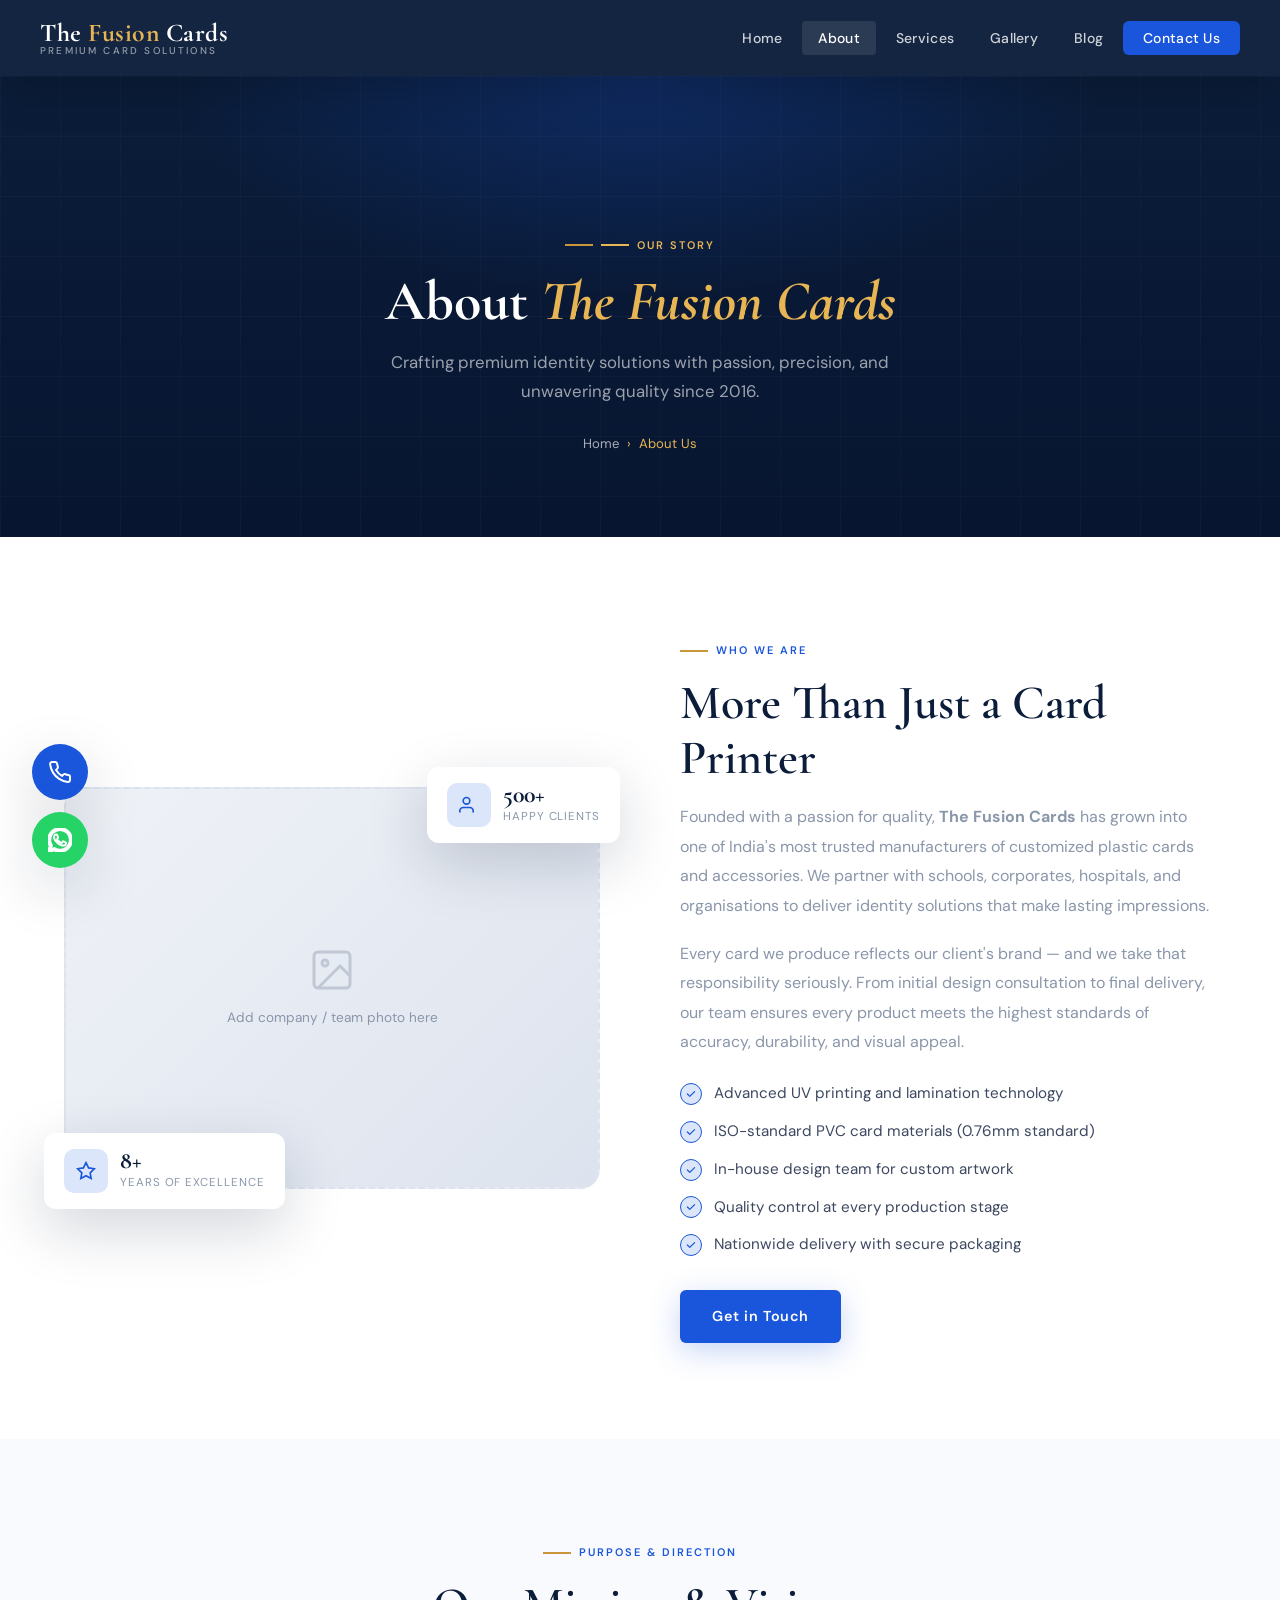
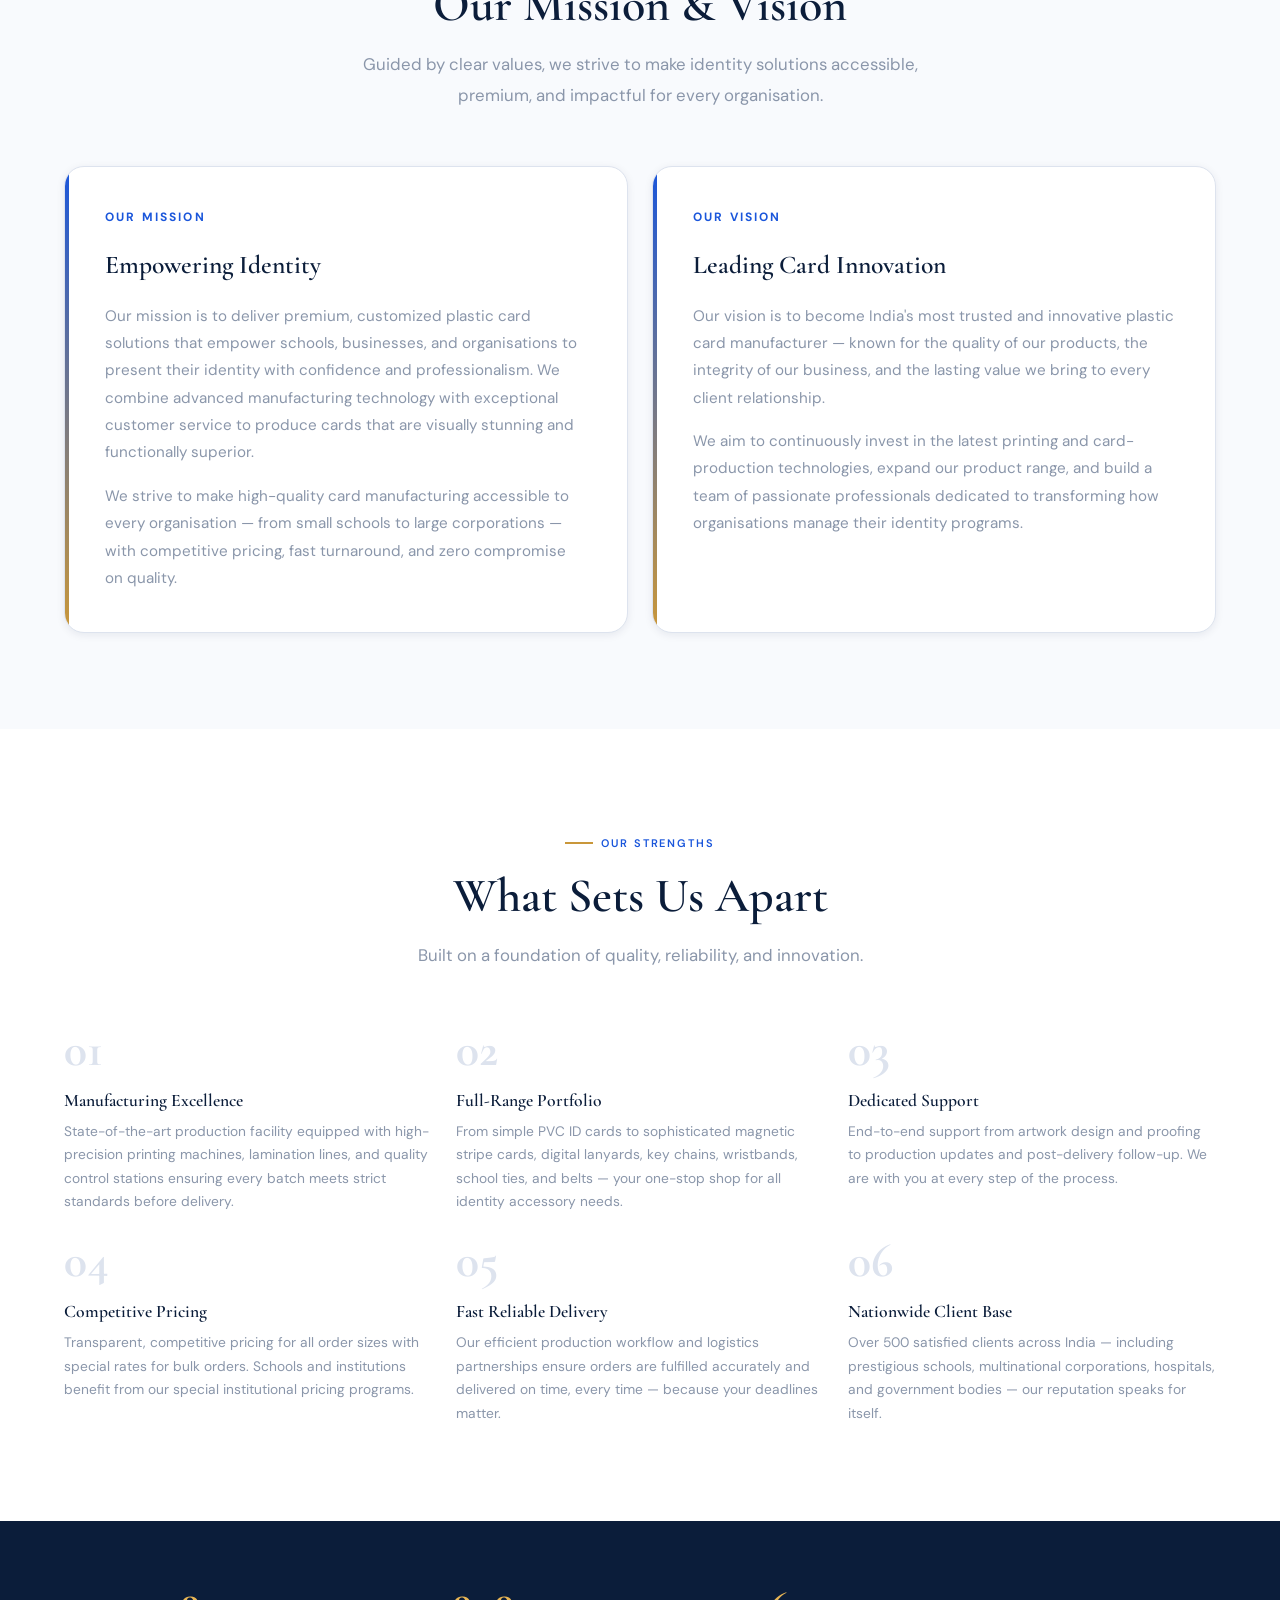
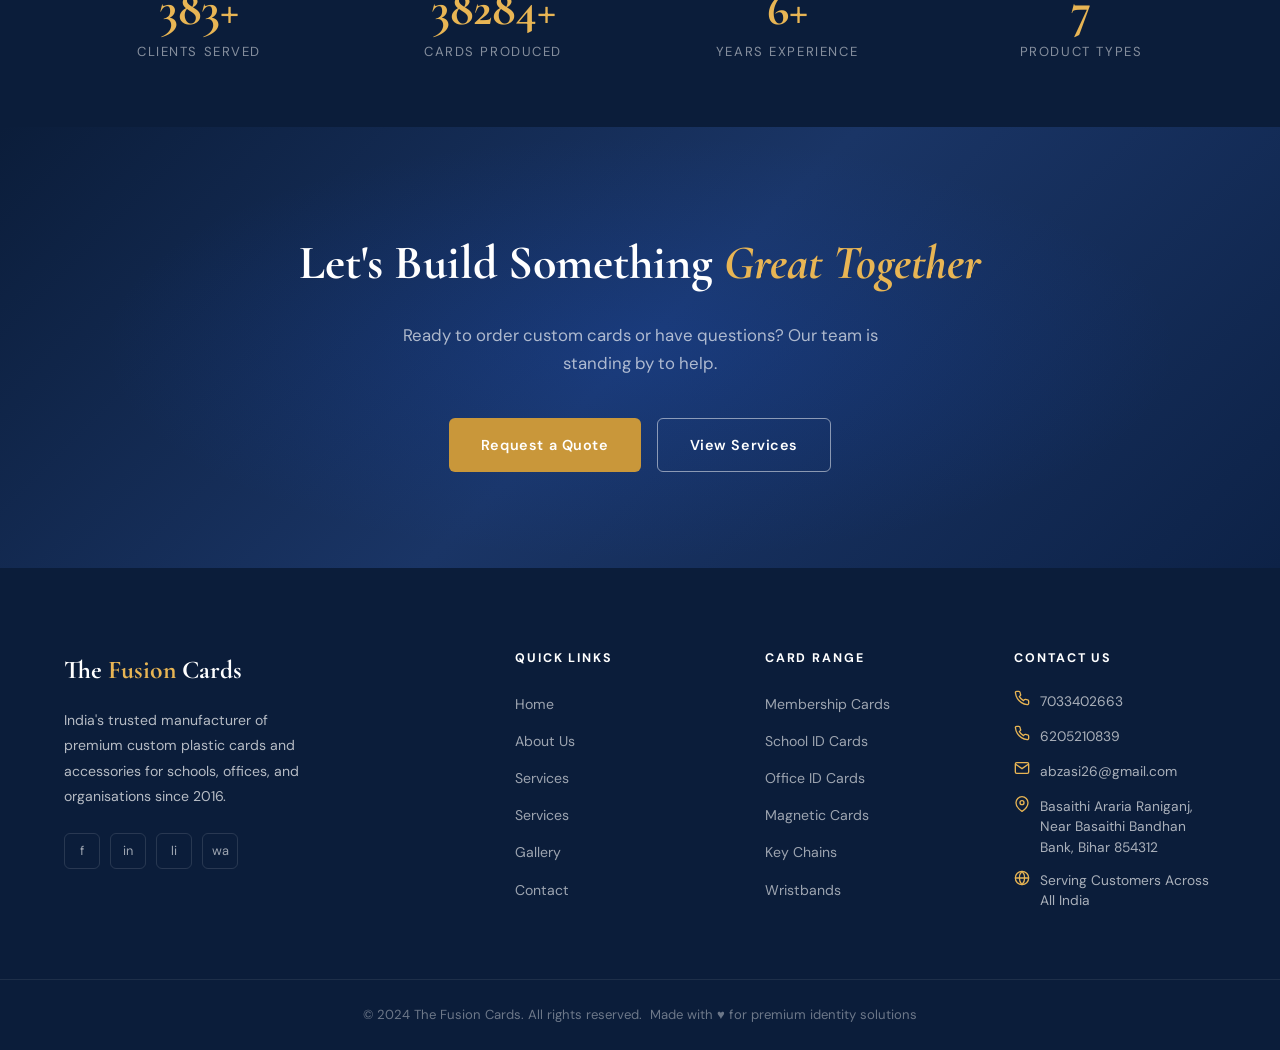
==== commit 767e9179: "done" ====
--- a/about.html
+++ b/about.html
@@ -3,7 +3,7 @@
 <head>
   <meta charset="UTF-8" />
   <meta name="viewport" content="width=device-width, initial-scale=1.0" />
-  <meta name="description" content="About The Fusion Cards — Premium plastic card manufacturer for schools, offices, and organisations across India." />
+  <meta name="description" content="About The Fusion Cards &mdash; Premium plastic card manufacturer for schools, offices, and organisations across India." />
   <meta name="keywords" content="About The Fusion Cards, Plastic Card Manufacturer India, ID Card Company" />
   <title>About Us | The Fusion Cards</title>
   <link rel="stylesheet" href="style.css" />
@@ -20,7 +20,6 @@
         <li><a href="index.html">Home</a></li>
         <li><a href="about.html" class="active">About</a></li>
         <li><a href="services.html">Services</a></li>
-        <li><a href="products.html">Products</a></li>
         <li><a href="gallery.html">Gallery</a></li>
         <li><a href="blog.html">Blog</a></li>
         <li><a href="contact.html" class="nav-cta">Contact Us</a></li>
@@ -33,7 +32,6 @@
     <a href="index.html">Home</a>
     <a href="about.html">About Us</a>
     <a href="services.html">Services</a>
-    <a href="products.html">Products</a>
     <a href="gallery.html">Gallery</a>
     <a href="blog.html">Blog</a>
     <a href="contact.html" class="btn btn-primary mobile-cta">Contact Us</a>
@@ -47,7 +45,7 @@
       <h1>About <span>The Fusion Cards</span></h1>
       <p>Crafting premium identity solutions with passion, precision, and unwavering quality since 2016.</p>
       <nav class="breadcrumb" aria-label="Breadcrumb">
-        <a href="index.html">Home</a><span>›</span><span>About Us</span>
+        <a href="index.html">Home</a><span>&rsaquo;</span><span>About Us</span>
       </nav>
     </div>
   </section>
@@ -79,7 +77,7 @@
             Founded with a passion for quality, <strong>The Fusion Cards</strong> has grown into one of India's most trusted manufacturers of customized plastic cards and accessories. We partner with schools, corporates, hospitals, and organisations to deliver identity solutions that make lasting impressions.
           </p>
           <p style="color:var(--text-muted);line-height:1.85;margin-bottom:24px;">
-            Every card we produce reflects our client's brand — and we take that responsibility seriously. From initial design consultation to final delivery, our team ensures every product meets the highest standards of accuracy, durability, and visual appeal.
+            Every card we produce reflects our client's brand &mdash; and we take that responsibility seriously. From initial design consultation to final delivery, our team ensures every product meets the highest standards of accuracy, durability, and visual appeal.
           </p>
           <ul class="check-list">
             <li>Advanced UV printing and lamination technology</li>
@@ -107,12 +105,12 @@
           <div class="mv-label">Our Mission</div>
           <h3>Empowering Identity</h3>
           <p>Our mission is to deliver premium, customized plastic card solutions that empower schools, businesses, and organisations to present their identity with confidence and professionalism. We combine advanced manufacturing technology with exceptional customer service to produce cards that are visually stunning and functionally superior.</p>
-          <p style="margin-top:16px;">We strive to make high-quality card manufacturing accessible to every organisation — from small schools to large corporations — with competitive pricing, fast turnaround, and zero compromise on quality.</p>
+          <p style="margin-top:16px;">We strive to make high-quality card manufacturing accessible to every organisation &mdash; from small schools to large corporations &mdash; with competitive pricing, fast turnaround, and zero compromise on quality.</p>
         </div>
         <div class="mv-card fade-up">
           <div class="mv-label">Our Vision</div>
           <h3>Leading Card Innovation</h3>
-          <p>Our vision is to become India's most trusted and innovative plastic card manufacturer — known for the quality of our products, the integrity of our business, and the lasting value we bring to every client relationship.</p>
+          <p>Our vision is to become India's most trusted and innovative plastic card manufacturer &mdash; known for the quality of our products, the integrity of our business, and the lasting value we bring to every client relationship.</p>
           <p style="margin-top:16px;">We aim to continuously invest in the latest printing and card-production technologies, expand our product range, and build a team of passionate professionals dedicated to transforming how organisations manage their identity programs.</p>
         </div>
       </div>
@@ -134,7 +132,7 @@
         </div>
         <div class="strength-item fade-up">
           <div class="strength-num">02</div>
-          <div><h4>Full-Range Portfolio</h4><p>From simple PVC ID cards to sophisticated magnetic stripe cards, digital lanyards, key chains, wristbands, school ties, and belts — your one-stop shop for all identity accessory needs.</p></div>
+          <div><h4>Full-Range Portfolio</h4><p>From simple PVC ID cards to sophisticated magnetic stripe cards, digital lanyards, key chains, wristbands, school ties, and belts &mdash; your one-stop shop for all identity accessory needs.</p></div>
         </div>
         <div class="strength-item fade-up">
           <div class="strength-num">03</div>
@@ -146,11 +144,11 @@
         </div>
         <div class="strength-item fade-up">
           <div class="strength-num">05</div>
-          <div><h4>Fast Reliable Delivery</h4><p>Our efficient production workflow and logistics partnerships ensure orders are fulfilled accurately and delivered on time, every time — because your deadlines matter.</p></div>
+          <div><h4>Fast Reliable Delivery</h4><p>Our efficient production workflow and logistics partnerships ensure orders are fulfilled accurately and delivered on time, every time &mdash; because your deadlines matter.</p></div>
         </div>
         <div class="strength-item fade-up">
           <div class="strength-num">06</div>
-          <div><h4>Nationwide Client Base</h4><p>Over 500 satisfied clients across India — including prestigious schools, multinational corporations, hospitals, and government bodies — our reputation speaks for itself.</p></div>
+          <div><h4>Nationwide Client Base</h4><p>Over 500 satisfied clients across India &mdash; including prestigious schools, multinational corporations, hospitals, and government bodies &mdash; our reputation speaks for itself.</p></div>
         </div>
       </div>
     </div>
@@ -187,39 +185,50 @@
       <p>Ready to order custom cards or have questions? Our team is standing by to help.</p>
       <div class="cta-actions">
         <a href="contact.html" class="btn btn-gold">Request a Quote</a>
-        <a href="products.html" class="btn btn-outline">View Products</a>
+        <a href="services.html" class="btn btn-outline">View Services</a>
       </div>
     </div>
   </div>
 
-  <!-- Footer -->
+  <!-- Section -->
   <footer class="footer">
     <div class="container">
       <div class="footer-grid">
         <div class="footer-brand">
           <div class="logo-main">The <span>Fusion</span> Cards</div>
-          <p>India's trusted manufacturer of premium custom plastic cards and accessories since 2016.</p>
+          <p>India's trusted manufacturer of premium custom plastic cards and accessories for schools, offices, and organisations since 2016.</p>
           <div class="footer-social">
-            <a href="#" title="Facebook">f</a><a href="#" title="Instagram">in</a>
-            <a href="#" title="LinkedIn">li</a><a href="#" title="WhatsApp">wa</a>
-          </div>
-        </div>
+            <a href="#" title="Facebook" aria-label="Facebook">f</a>
+            <a href="#" title="Instagram" aria-label="Instagram">in</a>
+            <a href="#" title="LinkedIn" aria-label="LinkedIn">li</a>
+            <a href="#" title="WhatsApp" aria-label="WhatsApp">wa</a>
+          </div>
+        </div>
+
         <div class="footer-col">
           <h4>Quick Links</h4>
           <ul>
-            <li><a href="index.html">Home</a></li><li><a href="about.html">About Us</a></li>
-            <li><a href="services.html">Services</a></li><li><a href="products.html">Products</a></li>
-            <li><a href="gallery.html">Gallery</a></li><li><a href="contact.html">Contact</a></li>
+            <li><a href="index.html">Home</a></li>
+            <li><a href="about.html">About Us</a></li>
+            <li><a href="services.html">Services</a></li>
+            <li><a href="services.html">Services</a></li>
+            <li><a href="gallery.html">Gallery</a></li>
+            <li><a href="contact.html">Contact</a></li>
           </ul>
         </div>
+
         <div class="footer-col">
-          <h4>Products</h4>
+          <h4>Card Range</h4>
           <ul>
-            <li><a href="products.html">Membership Cards</a></li><li><a href="products.html">School ID Cards</a></li>
-            <li><a href="products.html">Office ID Cards</a></li><li><a href="products.html">Magnetic Cards</a></li>
-            <li><a href="products.html">Key Chains</a></li><li><a href="products.html">Wristbands</a></li>
+            <li><a href="services.html">Membership Cards</a></li>
+            <li><a href="services.html">School ID Cards</a></li>
+            <li><a href="services.html">Office ID Cards</a></li>
+            <li><a href="services.html">Magnetic Cards</a></li>
+            <li><a href="services.html">Key Chains</a></li>
+            <li><a href="services.html">Wristbands</a></li>
           </ul>
         </div>
+
         <div class="footer-col">
           <h4>Contact Us</h4>
           <div class="footer-contact-item">
@@ -227,16 +236,29 @@
             <a href="tel:7033402663">7033402663</a>
           </div>
           <div class="footer-contact-item">
+            <svg width="16" height="16" fill="none" stroke="currentColor" stroke-width="2" viewBox="0 0 24 24"><path d="M22 16.92v3a2 2 0 01-2.18 2 19.79 19.79 0 01-8.63-3.07 19.5 19.5 0 01-6-6A19.79 19.79 0 012.12 4.18 2 2 0 014.11 2h3a2 2 0 012 1.72c.127.96.361 1.903.7 2.81a2 2 0 01-.45 2.11L8.09 9.91a16 16 0 006 6l1.27-1.27a2 2 0 012.11-.45c.907.339 1.85.573 2.81.7A2 2 0 0122 16.92z"/></svg>
+            <a href="tel:6205210839">6205210839</a>
+          </div>
+          <div class="footer-contact-item">
             <svg width="16" height="16" fill="none" stroke="currentColor" stroke-width="2" viewBox="0 0 24 24"><path d="M4 4h16c1.1 0 2 .9 2 2v12c0 1.1-.9 2-2 2H4c-1.1 0-2-.9-2-2V6c0-1.1.9-2 2-2z"/><polyline points="22,6 12,13 2,6"/></svg>
             <a href="mailto:abzasi26@gmail.com">abzasi26@gmail.com</a>
           </div>
-        </div>
-      </div>
-    </div>
+          <div class="footer-contact-item">
+            <svg width="16" height="16" fill="none" stroke="currentColor" stroke-width="2" viewBox="0 0 24 24"><path d="M21 10c0 7-9 13-9 13s-9-6-9-13a9 9 0 0118 0z"/><circle cx="12" cy="10" r="3"/></svg>
+            <span>Basaithi Araria Raniganj, Near Basaithi Bandhan Bank, Bihar 854312</span>
+          </div>
+          <div class="footer-contact-item">
+            <svg width="16" height="16" fill="none" stroke="currentColor" stroke-width="2" viewBox="0 0 24 24"><path d="M12 2a10 10 0 100 20 10 10 0 000-20z"/><path d="M2 12h20M12 2c3 3 4 6.5 4 10s-1 7-4 10M12 2c-3 3-4 6.5-4 10s1 7 4 10"/></svg>
+            <span>Serving Customers Across All India</span>
+          </div>
+        </div>
+      </div>
+    </div>
+
     <div class="footer-bottom">
-      <div class="container" style="display:flex;justify-content:space-between;align-items:center;flex-wrap:wrap;gap:8px;">
-        <span>© 2024 The Fusion Cards. All rights reserved.</span>
-        <span>Made with ♥ for premium identity solutions</span>
+      <div class="container" style="display:flex; justify-content:space-between; align-items:center; flex-wrap:wrap; gap:8px;">
+        <span>&copy; 2024 The Fusion Cards. All rights reserved.</span>
+        <span>Made with &hearts; for premium identity solutions</span>
       </div>
     </div>
   </footer>
@@ -258,4 +280,4 @@
   </button>
   <script src="script.js"></script>
 </body>
-</html>+</html>
--- a/style.css
+++ b/style.css
@@ -54,6 +54,8 @@
   background: var(--white);
   line-height: 1.7;
   -webkit-font-smoothing: antialiased;
+  padding-top: 76px;
+  overflow-x: hidden;
 }
 
 img { max-width: 100%; height: auto; display: block; }
@@ -173,11 +175,14 @@
   z-index: 1000;
   padding: 0 24px;
   transition: var(--transition);
+  background: rgba(11, 29, 58, 0.96);
+  backdrop-filter: blur(14px);
+  box-shadow: 0 16px 40px rgba(0,0,0,0.18);
 }
 
 .navbar.scrolled {
-  background: rgba(11, 29, 58, 0.97);
-  backdrop-filter: blur(12px);
+  background: rgba(11, 29, 58, 0.98);
+  backdrop-filter: blur(16px);
   box-shadow: 0 2px 20px rgba(0,0,0,0.3);
   padding: 0 24px;
 }
@@ -189,19 +194,23 @@
   align-items: center;
   justify-content: space-between;
   height: 76px;
+  gap: 24px;
 }
 
 .nav-logo {
   display: flex;
   flex-direction: column;
   line-height: 1;
+  flex: 0 1 auto;
+  min-width: 0;
 }
 .nav-logo .logo-main {
   font-family: var(--font-display);
-  font-size: 1.6rem;
+  font-size: clamp(1.22rem, 2.8vw, 1.6rem);
   font-weight: 700;
   color: var(--white);
   letter-spacing: 0.02em;
+  white-space: nowrap;
 }
 .nav-logo .logo-main span { color: var(--gold-light); }
 .nav-logo .logo-sub {
@@ -293,7 +302,7 @@
 /* ── Hero Section ── */
 .hero {
   position: relative;
-  min-height: 100vh;
+  min-height: calc(100vh - 76px);
   display: flex;
   align-items: center;
   background: var(--navy);
@@ -395,12 +404,15 @@
   font-size: clamp(2.8rem, 5.5vw, 4.2rem);
   font-weight: 700;
   color: var(--white);
-  line-height: 1.08;
-  margin-bottom: 24px;
+  line-height: 1.04;
+  margin-bottom: 20px;
+  letter-spacing: 0;
+  text-shadow: 0 10px 30px rgba(11,29,58,0.28);
 }
 .hero-title .highlight {
   color: var(--gold-light);
-  font-style: italic;
+  font-style: normal;
+  font-weight: 700;
 }
 
 .hero-tagline {
@@ -422,7 +434,6 @@
   display: flex;
   gap: 40px;
 }
-.hero-stat {}
 .hero-stat .stat-num {
   font-family: var(--font-display);
   font-size: 2rem;
@@ -506,7 +517,11 @@
   color: rgba(255,255,255,0.9);
   letter-spacing: 0.12em;
   text-transform: uppercase;
-  margin-top: 16px;
+  margin-top: 24px;
+}
+
+.mock-card-3 .card-name {
+  margin-top: 28px;
 }
 
 /* Floating tags around hero visual */
@@ -791,7 +806,7 @@
 }
 /* Image replacement hint overlay */
 .product-card-image::after {
-  content: 'Add Image Here';
+  content: none;
   position: absolute;
   bottom: 8px; right: 8px;
   background: rgba(26,86,219,0.1);
@@ -976,7 +991,6 @@
   margin-top: 56px;
 }
 
-.contact-info {}
 .contact-info h3 {
   font-family: var(--font-display);
   font-size: 1.6rem;
@@ -1283,7 +1297,7 @@
 
 .footer-contact-item {
   display: flex;
-  align-items: center;
+  align-items: flex-start;
   gap: 10px;
   font-size: 0.86rem;
   margin-bottom: 12px;
@@ -1292,6 +1306,7 @@
 .footer-contact-item svg { color: var(--gold-light); flex-shrink: 0; }
 .footer-contact-item a { color: rgba(255,255,255,0.65); transition: var(--transition); }
 .footer-contact-item a:hover { color: var(--white); }
+.footer-contact-item span { color: rgba(255,255,255,0.65); line-height: 1.5; }
 
 .footer-bottom {
   border-top: 1px solid rgba(255,255,255,0.08);
@@ -1423,13 +1438,85 @@
   .products-grid { grid-template-columns: repeat(2, 1fr); }
   .why-grid { grid-template-columns: repeat(2, 1fr); }
   .footer-grid { grid-template-columns: 1fr 1fr; gap: 32px; }
-  .hero-content { grid-template-columns: 1fr; text-align: center; }
+  .hero-content {
+    grid-template-columns: 1fr;
+    gap: 48px;
+    text-align: center;
+    padding-top: 96px;
+  }
   .hero-tagline { margin-left: auto; margin-right: auto; }
   .hero-actions { justify-content: center; }
   .hero-stats { justify-content: center; }
-  .hero-visual { display: none; }
+  .hero-visual { display: flex; justify-content: center; margin-top: 40px; height: auto; }
+  .card-stack { width: min(300px, 100%); height: 210px; }
+  .mock-card { width: min(260px, calc(100vw - 72px)); height: 166px; }
+  .mock-card-1 { top: 44px; left: 40px; }
+  .mock-card-2 { top: 22px; left: 20px; }
+  .mock-card-3 { top: 0; left: 0; }
+  .hero-tag { font-size: 0.72rem; padding: 8px 12px; }
   .about-preview-grid { grid-template-columns: 1fr; gap: 48px; }
   .about-image-wrap { display: none; }
+}
+
+.announcement-bar {
+  background: linear-gradient(90deg, rgba(11, 29, 58, 0.96), rgba(26, 86, 219, 0.96));
+  color: var(--white);
+  padding: 12px 24px;
+  text-align: center;
+  font-size: 0.95rem;
+  position: relative;
+  z-index: 1001;
+  border-bottom: 1px solid rgba(255,255,255,0.16);
+  box-shadow: 0 18px 40px rgba(0,0,0,0.14);
+}
+.announcement-bar strong { color: var(--gold-light); }
+
+.hero-subbar {
+  position: sticky;
+  top: 76px;
+  z-index: 999;
+  margin: 0 auto 32px;
+  display: block;
+  overflow: hidden;
+  padding: 0;
+  background: rgba(11, 29, 58, 0.94);
+  border: 1px solid rgba(255,255,255,0.12);
+  border-radius: 999px;
+  width: min(1120px, calc(100% - 48px));
+  backdrop-filter: blur(18px);
+  color: var(--white);
+  box-shadow: 0 18px 40px rgba(0,0,0,0.14);
+}
+.hero-subbar-track {
+  display: inline-flex;
+  align-items: center;
+  gap: 32px;
+  padding: 14px 28px;
+  white-space: nowrap;
+  will-change: transform;
+  animation: ticker 22s linear infinite;
+}
+.hero-subbar-track:hover {
+  animation-play-state: paused;
+}
+.hero-subbar span {
+  display: inline-flex;
+  align-items: center;
+  gap: 10px;
+  color: var(--white);
+  font-size: 0.95rem;
+  font-weight: 500;
+  white-space: nowrap;
+}
+.hero-subbar span::before {
+  content: '\2022';
+  color: var(--gold-light);
+  font-size: 0.9rem;
+}
+
+@keyframes ticker {
+  0% { transform: translateX(0); }
+  100% { transform: translateX(-50%); }
 }
 
 @media (max-width: 768px) {
@@ -1449,9 +1536,38 @@
   .mission-vision-grid { grid-template-columns: 1fr; }
   .strength-grid { grid-template-columns: 1fr; }
   .team-grid { grid-template-columns: 1fr 1fr; }
+  .announcement-bar {
+    padding: 12px 18px;
+    font-size: 0.88rem;
+  }
+  .hero-subbar {
+    width: calc(100% - 32px);
+    padding: 0;
+  }
+  .hero-subbar-track {
+    gap: 24px;
+    padding: 12px 18px;
+  }
+  .hero-subbar span {
+    font-size: 0.92rem;
+  }
 }
 
 @media (max-width: 480px) {
+  .container { padding: 0 18px; }
+  .nav-inner { gap: 14px; }
+  .nav-logo .logo-main { font-size: 1.15rem; }
+  .nav-logo .logo-sub { font-size: 0.52rem; letter-spacing: 0.16em; }
+  .hero-content { padding: 72px 18px 56px; }
+  .hero-title { font-size: clamp(2.25rem, 12vw, 3rem); }
+  .hero-actions { flex-direction: column; align-items: stretch; }
+  .hero-actions .btn { justify-content: center; width: 100%; }
+  .hero-visual { margin-top: 12px; }
+  .card-stack { width: 260px; height: 190px; }
+  .mock-card { width: 230px; height: 148px; padding: 18px; }
+  .mock-card-1 { top: 36px; left: 30px; }
+  .mock-card-2 { top: 18px; left: 15px; }
+  .hero-tag { display: none; }
   .products-grid { grid-template-columns: 1fr; }
   .why-grid { grid-template-columns: 1fr; }
   .gallery-grid { grid-template-columns: 1fr; }
@@ -1460,6 +1576,21 @@
   .cta-actions { flex-direction: column; align-items: center; }
 }
 
+@media (prefers-reduced-motion: reduce) {
+  *,
+  *::before,
+  *::after {
+    animation-duration: 0.01ms !important;
+    animation-iteration-count: 1 !important;
+    scroll-behavior: auto !important;
+    transition-duration: 0.01ms !important;
+  }
+
+  .hero-subbar-track {
+    animation: none;
+  }
+}
+
 /* ── Services Page ── */
 .services-grid {
   display: grid;
@@ -1494,6 +1625,18 @@
   font-size: 0.78rem;
   gap: 10px;
   border-bottom: 1px solid var(--gray-200);
+  overflow: hidden;
+  position: relative;
+}
+
+.service-img img,
+.service-card-image img,
+.product-card-image img,
+.gallery-img img {
+  width: 100%;
+  height: 100%;
+  object-fit: cover;
+  display: block;
 }
 
 .service-content {
@@ -1540,11 +1683,35 @@
 }
 
 .service-features li::before {
-  content: '✓';
+  content: '\2713';
   position: absolute;
   left: 0;
   color: var(--blue);
   font-weight: 600;
+}
+
+.card-actions {
+  display: flex;
+  gap: 10px;
+  flex-wrap: wrap;
+  margin-top: 20px;
+}
+
+.card-actions .btn {
+  flex: 1 1 130px;
+  justify-content: center;
+  padding: 11px 14px;
+  font-size: 0.78rem;
+}
+
+.btn-call {
+  background: var(--navy);
+  color: var(--white);
+}
+
+.btn-call:hover {
+  background: var(--navy-light);
+  transform: translateY(-2px);
 }
 
 /* Advantage Grid */
@@ -1757,6 +1924,7 @@
   color: var(--gray-500);
   font-size: 0.75rem;
   gap: 8px;
+  overflow: hidden;
 }
 
 .gallery-item:hover .gallery-img {
@@ -2169,4 +2337,4 @@
   .gallery-grid { grid-template-columns: 1fr; }
   .gallery-filters { gap: 8px; }
   .filter-btn { padding: 8px 16px; font-size: 0.8rem; }
-}+}
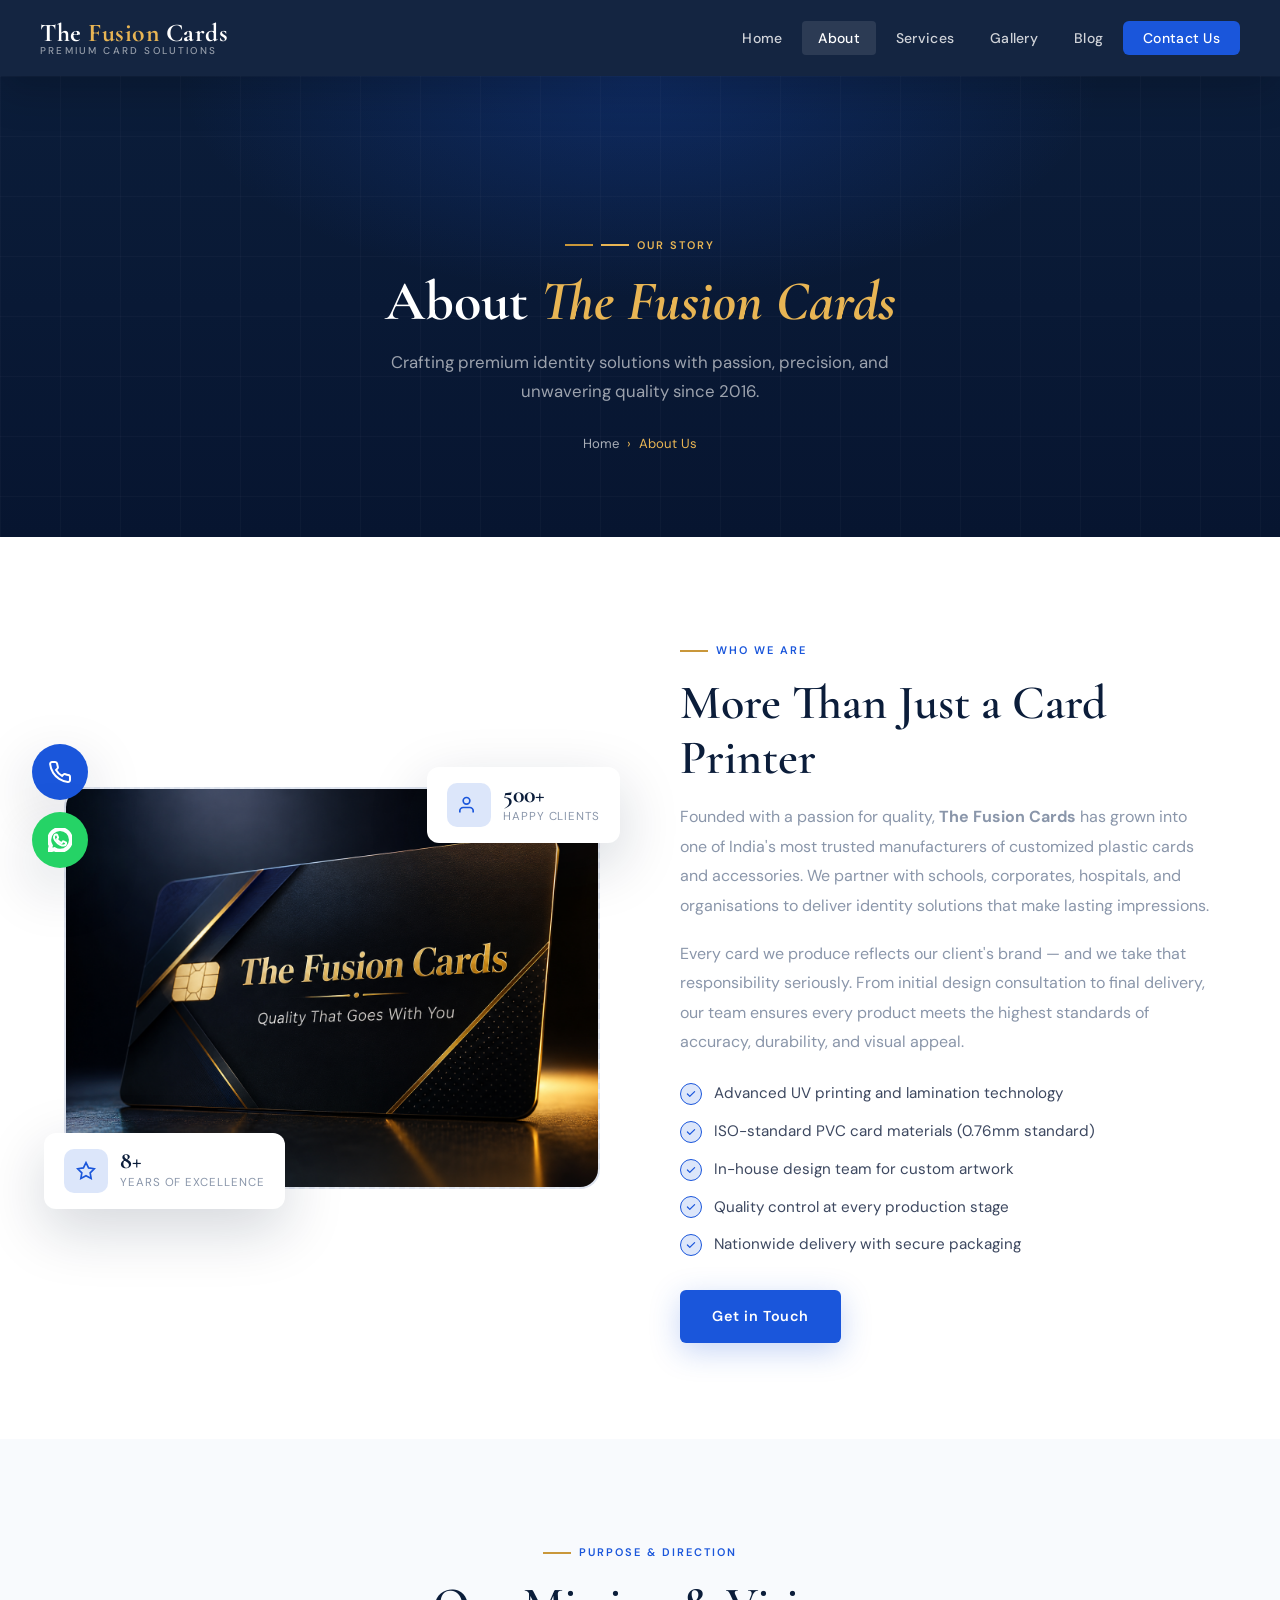
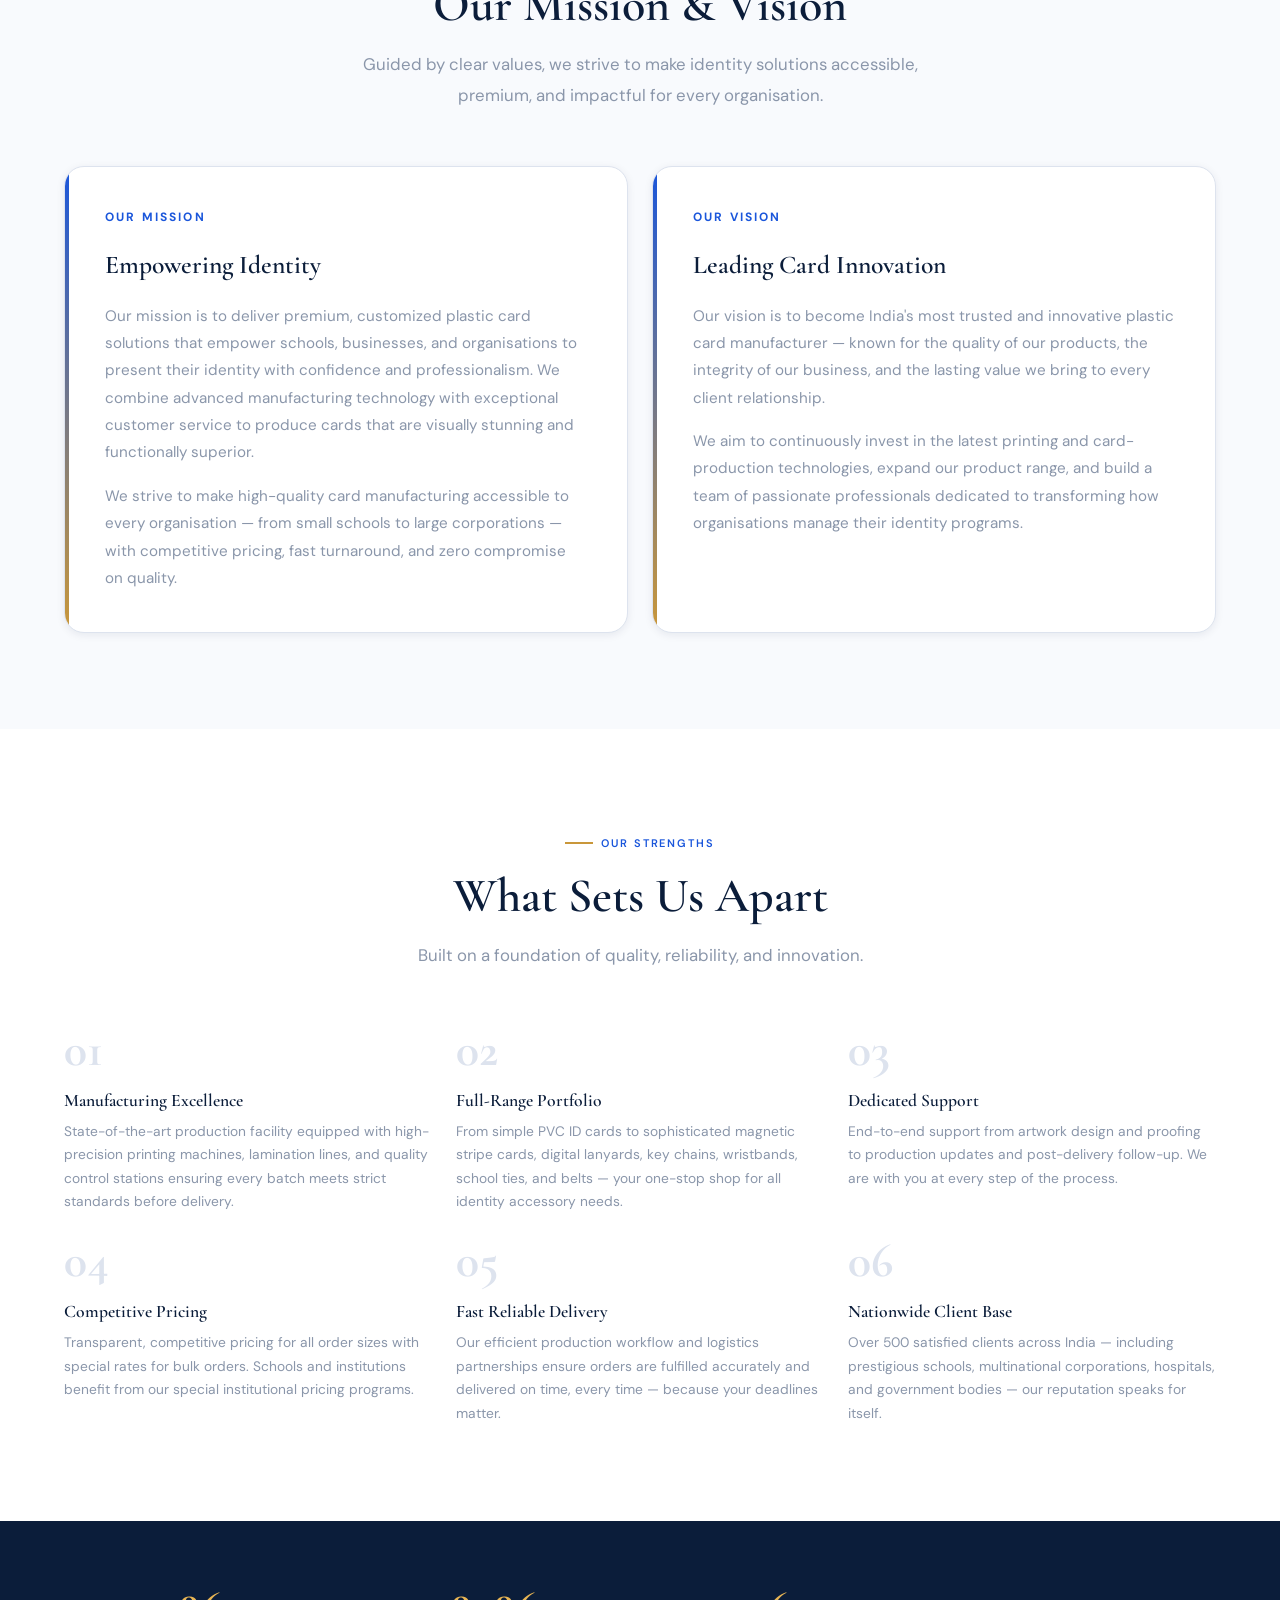
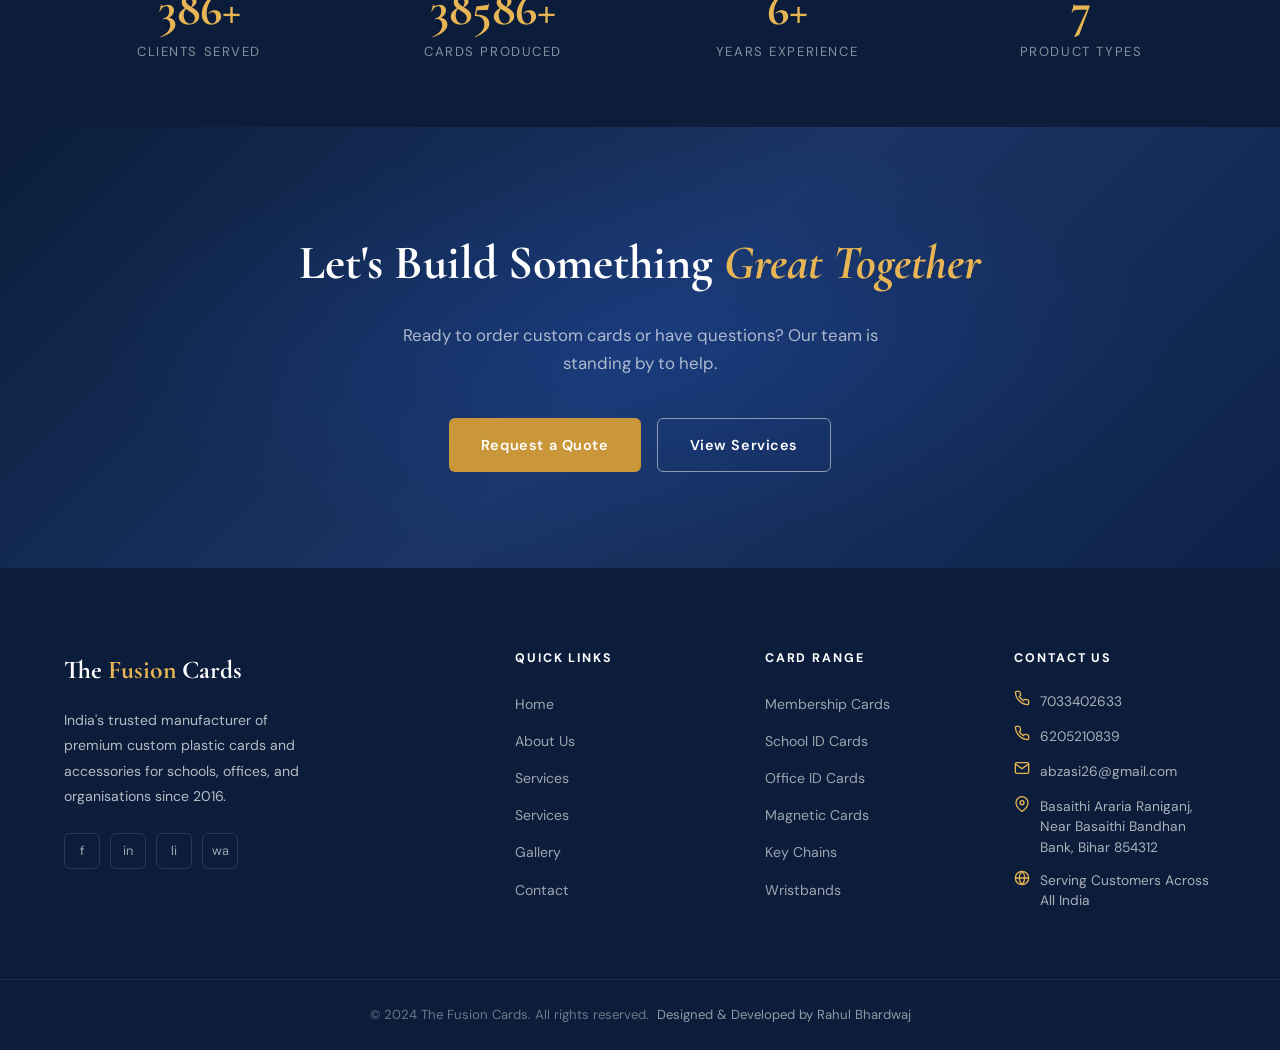
==== commit f617add4: "final done" ====
--- a/about.html
+++ b/about.html
@@ -55,10 +55,8 @@
     <div class="container">
       <div class="about-preview-grid">
         <div class="about-image-wrap">
-          <!-- REPLACE: <img src="images/company.jpg" alt="The Fusion Cards" style="width:100%;height:100%;object-fit:cover;border-radius:20px;"> -->
           <div class="img-placeholder" style="min-height:380px;">
-            <svg width="48" height="48" fill="none" stroke="currentColor" stroke-width="1.5" viewBox="0 0 24 24"><rect x="3" y="3" width="18" height="18" rx="2"/><circle cx="8.5" cy="8.5" r="1.5"/><path d="M21 15l-5-5L5 21"/></svg>
-            <span>Add company / team photo here</span>
+            <img src="Images/About section.png" alt="The Fusion Cards team and product showcase" loading="lazy">
           </div>
           <div class="about-float-card float-card-1">
             <div class="fc-icon"><svg width="20" height="20" fill="none" stroke="currentColor" stroke-width="2" viewBox="0 0 24 24"><path d="M12 2l3.09 6.26L22 9.27l-5 4.87 1.18 6.88L12 17.77l-6.18 3.25L7 14.14 2 9.27l6.91-1.01L12 2z"/></svg></div>
@@ -233,7 +231,7 @@
           <h4>Contact Us</h4>
           <div class="footer-contact-item">
             <svg width="16" height="16" fill="none" stroke="currentColor" stroke-width="2" viewBox="0 0 24 24"><path d="M22 16.92v3a2 2 0 01-2.18 2 19.79 19.79 0 01-8.63-3.07 19.5 19.5 0 01-6-6A19.79 19.79 0 012.12 4.18 2 2 0 014.11 2h3a2 2 0 012 1.72c.127.96.361 1.903.7 2.81a2 2 0 01-.45 2.11L8.09 9.91a16 16 0 006 6l1.27-1.27a2 2 0 012.11-.45c.907.339 1.85.573 2.81.7A2 2 0 0122 16.92z"/></svg>
-            <a href="tel:7033402663">7033402663</a>
+            <a href="tel:7033402633">7033402633</a>
           </div>
           <div class="footer-contact-item">
             <svg width="16" height="16" fill="none" stroke="currentColor" stroke-width="2" viewBox="0 0 24 24"><path d="M22 16.92v3a2 2 0 01-2.18 2 19.79 19.79 0 01-8.63-3.07 19.5 19.5 0 01-6-6A19.79 19.79 0 012.12 4.18 2 2 0 014.11 2h3a2 2 0 012 1.72c.127.96.361 1.903.7 2.81a2 2 0 01-.45 2.11L8.09 9.91a16 16 0 006 6l1.27-1.27a2 2 0 012.11-.45c.907.339 1.85.573 2.81.7A2 2 0 0122 16.92z"/></svg>
@@ -258,18 +256,18 @@
     <div class="footer-bottom">
       <div class="container" style="display:flex; justify-content:space-between; align-items:center; flex-wrap:wrap; gap:8px;">
         <span>&copy; 2024 The Fusion Cards. All rights reserved.</span>
-        <span>Made with &hearts; for premium identity solutions</span>
+        <span><a href="https://www.linkedin.com/in/rahul-bhardwaj-b221022b1" target="_blank" rel="noopener">Designed &amp; Developed by Rahul Bhardwaj</a></span>
       </div>
     </div>
   </footer>
 
   <!-- Floating Buttons -->
   <div class="floating-buttons">
-    <a href="tel:7033402663" class="floating-btn call" aria-label="Call us">
+    <a href="tel:7033402633" class="floating-btn call" aria-label="Call us">
       <svg width="24" height="24" fill="none" stroke="currentColor" stroke-width="2" viewBox="0 0 24 24"><path d="M22 16.92v3a2 2 0 01-2.18 2 19.79 19.79 0 01-8.63-3.07 19.5 19.5 0 01-6-6 19.79 19.79 0 01-3.07-8.67A2 2 0 014.11 2h3a2 2 0 012 1.72 12.84 12.84 0 00.7 2.81 2 2 0 01-.45 2.11L8.09 9.91a16 16 0 006 6l1.27-1.27a2 2 0 012.11-.45 12.84 12.84 0 002.81.7A2 2 0 0122 16.92z"/></svg>
       <span class="tooltip">Call Us</span>
     </a>
-    <a href="https://wa.me/917033402663" target="_blank" class="floating-btn whatsapp" aria-label="WhatsApp">
+    <a href="https://wa.me/917033402633" target="_blank" class="floating-btn whatsapp" aria-label="WhatsApp">
       <svg width="24" height="24" fill="none" stroke="currentColor" stroke-width="2" viewBox="0 0 24 24"><path d="M17.472 14.382c-.297-.149-1.758-.867-2.03-.967-.273-.099-.471-.148-.67.15-.197.297-.767.966-.94 1.164-.173.199-.347.223-.644.075-.297-.15-1.255-.463-2.39-1.475-.883-.788-1.48-1.761-1.653-2.059-.173-.297-.018-.458.13-.606.134-.133.298-.347.446-.52.149-.174.198-.298.298-.497.099-.198.05-.371-.025-.52-.075-.149-.669-1.612-.916-2.207-.242-.579-.487-.5-.669-.51-.173-.008-.371-.01-.57-.01-.198 0-.52.074-.792.372-.272.297-1.04 1.016-1.04 2.479 0 1.462 1.065 2.875 1.213 3.074.149.198 2.096 3.2 5.077 4.487.709.306 1.262.489 1.694.625.712.227 1.36.195 1.871.118.571-.085 1.758-.719 2.006-1.413.248-.694.248-1.289.173-1.413-.074-.124-.272-.198-.57-.347m-5.421 7.403h-.004a9.87 9.87 0 01-5.031-1.378l-.361-.214-3.741.982.998-3.648-.235-.374a9.86 9.86 0 01-1.51-5.26c.001-5.45 4.436-9.884 9.888-9.884 2.64 0 5.122 1.03 6.988 2.898a9.825 9.825 0 012.893 6.994c-.003 5.45-4.437 9.884-9.885 9.884m8.413-18.297A11.815 11.815 0 0012.05 0C5.495 0 .16 5.335.157 11.892c0 2.096.547 4.142 1.588 5.945L.057 24l6.305-1.654a11.882 11.882 0 005.683 1.448h.005c6.554 0 11.89-5.335 11.893-11.893a11.821 11.821 0 00-3.48-8.413z"/></svg>
       <span class="tooltip">WhatsApp</span>
     </a>
--- a/style.css
+++ b/style.css
@@ -1,13 +1,13 @@
 /* ============================================================
-   THE FUSION CARDS — Main Stylesheet
+   THE FUSION CARDS â€” Main Stylesheet
    Author: Generated for The Fusion Cards
    Description: Premium plastic card manufacturer website
    ============================================================ */
 
-/* ── Google Fonts Import ── */
+/* â”€â”€ Google Fonts Import â”€â”€ */
 @import url('https://fonts.googleapis.com/css2?family=Cormorant+Garamond:wght@400;500;600;700&family=DM+Sans:wght@300;400;500;600&display=swap');
 
-/* ── CSS Variables ── */
+/* â”€â”€ CSS Variables â”€â”€ */
 :root {
   --navy:        #0B1D3A;
   --navy-light:  #142850;
@@ -43,7 +43,7 @@
   --max-w:      1200px;
 }
 
-/* ── Reset & Base ── */
+/* â”€â”€ Reset & Base â”€â”€ */
 *, *::before, *::after { box-sizing: border-box; margin: 0; padding: 0; }
 
 html { scroll-behavior: smooth; font-size: 16px; }
@@ -62,7 +62,7 @@
 a  { text-decoration: none; color: inherit; }
 ul { list-style: none; }
 
-/* ── Utilities ── */
+/* â”€â”€ Utilities â”€â”€ */
 .container {
   max-width: var(--max-w);
   margin: 0 auto;
@@ -111,7 +111,7 @@
 .text-center .section-subtitle { margin: 0 auto; }
 .text-center .section-label { justify-content: center; }
 
-/* ── Buttons ── */
+/* â”€â”€ Buttons â”€â”€ */
 .btn {
   display: inline-flex;
   align-items: center;
@@ -168,7 +168,7 @@
   transform: translateY(-2px);
 }
 
-/* ── Navigation ── */
+/* â”€â”€ Navigation â”€â”€ */
 .navbar {
   position: fixed;
   top: 0; left: 0; right: 0;
@@ -299,7 +299,7 @@
   display: block;
 }
 
-/* ── Hero Section ── */
+/* â”€â”€ Hero Section â”€â”€ */
 .hero {
   position: relative;
   min-height: calc(100vh - 76px);
@@ -542,7 +542,7 @@
 .hero-tag-2 { bottom: 80px; right: -10px; animation-delay: 2s; }
 .hero-tag-3 { bottom: 20px; left: 0; animation-delay: 4s; }
 
-/* ── Page Hero (inner pages) ── */
+/* â”€â”€ Page Hero (inner pages) â”€â”€ */
 .page-hero {
   background: var(--navy);
   padding: 160px 24px 80px;
@@ -591,7 +591,7 @@
 .breadcrumb a:hover { color: var(--gold-light); }
 .breadcrumb span { color: var(--gold-light); }
 
-/* ── About Preview ── */
+/* â”€â”€ About Preview â”€â”€ */
 .about-preview {
   background: var(--off-white);
 }
@@ -620,6 +620,12 @@
   overflow: hidden;
 }
 .about-image-wrap .img-placeholder svg { opacity: 0.4; }
+.about-image-wrap .img-placeholder img {
+  width: 100%;
+  height: 100%;
+  object-fit: cover;
+  display: block;
+}
 
 /* Floating stat cards on image */
 .about-float-card {
@@ -686,7 +692,7 @@
   background-size: 12px;
 }
 
-/* ── Services Grid ── */
+/* â”€â”€ Services Grid â”€â”€ */
 .services-grid {
   display: grid;
   grid-template-columns: repeat(3, 1fr);
@@ -766,7 +772,7 @@
   border-radius: 100px;
 }
 
-/* ── Products Grid ── */
+/* â”€â”€ Products Grid â”€â”€ */
 .products-section { background: var(--off-white); }
 
 .products-grid {
@@ -835,7 +841,7 @@
   line-height: 1.65;
 }
 
-/* ── Why Choose Us ── */
+/* â”€â”€ Why Choose Us â”€â”€ */
 .why-grid {
   display: grid;
   grid-template-columns: repeat(4, 1fr);
@@ -888,7 +894,7 @@
 }
 .why-card p { font-size: 0.86rem; color: var(--text-muted); line-height: 1.7; }
 
-/* ── CTA Section ── */
+/* â”€â”€ CTA Section â”€â”€ */
 .cta-section {
   background: linear-gradient(135deg, #0B1D3A 0%, #1A3566 50%, #0D2247 100%);
   position: relative;
@@ -920,7 +926,7 @@
 }
 .cta-actions { display: flex; gap: 16px; justify-content: center; flex-wrap: wrap; }
 
-/* ── Gallery ── */
+/* â”€â”€ Gallery â”€â”€ */
 .gallery-grid {
   display: grid;
   grid-template-columns: repeat(3, 1fr);
@@ -982,7 +988,7 @@
   transform: scale(1.06);
 }
 
-/* ── Contact ── */
+/* â”€â”€ Contact â”€â”€ */
 .contact-grid {
   display: grid;
   grid-template-columns: 1fr 1.6fr;
@@ -1136,7 +1142,7 @@
 }
 .form-success.show { display: block; }
 
-/* ── About Page Specific ── */
+/* â”€â”€ About Page Specific â”€â”€ */
 .mission-vision-grid {
   display: grid;
   grid-template-columns: 1fr 1fr;
@@ -1232,7 +1238,7 @@
 }
 .team-card span { font-size: 0.82rem; color: var(--text-muted); }
 
-/* ── Footer ── */
+/* â”€â”€ Footer â”€â”€ */
 .footer {
   background: var(--navy);
   color: rgba(255,255,255,0.7);
@@ -1320,7 +1326,7 @@
 .footer-bottom a { color: rgba(255,255,255,0.55); }
 .footer-bottom a:hover { color: var(--gold-light); }
 
-/* ── Scroll-to-top ── */
+/* â”€â”€ Scroll-to-top â”€â”€ */
 .scroll-top {
   position: fixed;
   bottom: 32px;
@@ -1341,7 +1347,7 @@
 .scroll-top.show { opacity: 1; transform: translateY(0); }
 .scroll-top:hover { background: #1447B5; transform: translateY(-2px); }
 
-/* ── Floating WhatsApp & Call Buttons ── */
+/* â”€â”€ Floating WhatsApp & Call Buttons â”€â”€ */
 .floating-buttons {
   position: fixed;
   bottom: 32px;
@@ -1421,7 +1427,7 @@
   border-right-color: var(--navy);
 }
 
-/* ── Animations ── */
+/* â”€â”€ Animations â”€â”€ */
 .fade-up {
   opacity: 0;
   transform: translateY(30px);
@@ -1432,7 +1438,7 @@
   transform: translateY(0);
 }
 
-/* ── Responsive ── */
+/* â”€â”€ Responsive â”€â”€ */
 @media (max-width: 1024px) {
   .services-grid { grid-template-columns: repeat(2, 1fr); }
   .products-grid { grid-template-columns: repeat(2, 1fr); }
@@ -1455,7 +1461,12 @@
   .mock-card-3 { top: 0; left: 0; }
   .hero-tag { font-size: 0.72rem; padding: 8px 12px; }
   .about-preview-grid { grid-template-columns: 1fr; gap: 48px; }
-  .about-image-wrap { display: none; }
+  .about-image-wrap {
+    display: block;
+    max-width: 620px;
+    width: 100%;
+    margin: 0 auto;
+  }
 }
 
 .announcement-bar {
@@ -1568,6 +1579,14 @@
   .mock-card-1 { top: 36px; left: 30px; }
   .mock-card-2 { top: 18px; left: 15px; }
   .hero-tag { display: none; }
+  .about-preview-grid { gap: 32px; }
+  .about-image-wrap .img-placeholder { aspect-ratio: 4/3; }
+  .about-float-card {
+    position: static;
+    margin-top: 12px;
+    padding: 12px 14px;
+    box-shadow: var(--shadow-sm);
+  }
   .products-grid { grid-template-columns: 1fr; }
   .why-grid { grid-template-columns: 1fr; }
   .gallery-grid { grid-template-columns: 1fr; }
@@ -1591,7 +1610,7 @@
   }
 }
 
-/* ── Services Page ── */
+/* â”€â”€ Services Page â”€â”€ */
 .services-grid {
   display: grid;
   grid-template-columns: repeat(3, 1fr);
@@ -1758,7 +1777,7 @@
   line-height: 1.6;
 }
 
-/* ── Products Page ── */
+/* â”€â”€ Products Page â”€â”€ */
 .products-grid {
   display: grid;
   grid-template-columns: repeat(3, 1fr);
@@ -1870,7 +1889,7 @@
   color: rgba(255,255,255,0.5);
 }
 
-/* ── Gallery Page ── */
+/* â”€â”€ Gallery Page â”€â”€ */
 .gallery-filters {
   display: flex;
   justify-content: center;
@@ -1959,7 +1978,7 @@
   color: rgba(255,255,255,0.7);
 }
 
-/* ── Contact Page ── */
+/* â”€â”€ Contact Page â”€â”€ */
 .contact-grid {
   display: grid;
   grid-template-columns: 1.2fr 1fr;
@@ -2131,12 +2150,66 @@
   line-height: 1.7;
 }
 
-/* ── Blog Page ── */
+/* â”€â”€ Blog Page â”€â”€ */
 .blog-grid {
   display: grid;
   grid-template-columns: repeat(3, 1fr);
   gap: 24px;
   margin-top: 56px;
+}
+
+.vlog-grid {
+  display: grid;
+  grid-template-columns: repeat(3, 1fr);
+  gap: 24px;
+  margin-top: 56px;
+}
+
+.vlog-card {
+  background: var(--white);
+  border-radius: var(--radius-lg);
+  overflow: hidden;
+  border: 1px solid var(--gray-200);
+  box-shadow: var(--shadow-sm);
+  transition: var(--transition);
+}
+
+.vlog-card:hover {
+  transform: translateY(-6px);
+  box-shadow: var(--shadow-lg);
+  border-color: rgba(26,86,219,0.2);
+}
+
+.vlog-media {
+  width: 100%;
+  aspect-ratio: 16/9;
+  background: var(--navy);
+  overflow: hidden;
+}
+
+.vlog-media video {
+  width: 100%;
+  height: 100%;
+  object-fit: cover;
+  display: block;
+}
+
+.vlog-content {
+  padding: 24px;
+}
+
+.vlog-content h3 {
+  font-family: var(--font-display);
+  font-size: 1.25rem;
+  font-weight: 600;
+  color: var(--navy);
+  margin-bottom: 10px;
+}
+
+.vlog-content p {
+  font-size: 0.9rem;
+  color: var(--text-muted);
+  line-height: 1.7;
 }
 
 .blog-card {
@@ -2167,6 +2240,13 @@
   gap: 8px;
   position: relative;
   overflow: hidden;
+}
+
+.blog-img img {
+  width: 100%;
+  height: 100%;
+  object-fit: cover;
+  display: block;
 }
 
 .blog-category {
@@ -2311,7 +2391,7 @@
   margin-bottom: 24px;
 }
 
-/* ── Responsive Updates ── */
+/* â”€â”€ Responsive Updates â”€â”€ */
 @media (max-width: 1024px) {
   .services-grid { grid-template-columns: repeat(2, 1fr); }
   .products-grid { grid-template-columns: repeat(2, 1fr); }
@@ -2319,6 +2399,7 @@
   .advantage-grid { grid-template-columns: repeat(2, 1fr); }
   .features-grid { grid-template-columns: repeat(2, 1fr); }
   .blog-grid { grid-template-columns: repeat(2, 1fr); }
+  .vlog-grid { grid-template-columns: repeat(2, 1fr); }
   .faq-grid { grid-template-columns: 1fr; }
   .contact-grid { grid-template-columns: 1fr; }
 }
@@ -2330,6 +2411,7 @@
   .advantage-grid { grid-template-columns: 1fr; }
   .features-grid { grid-template-columns: 1fr; }
   .blog-grid { grid-template-columns: 1fr; }
+  .vlog-grid { grid-template-columns: 1fr; }
   .contact-form-wrap { padding: 24px; }
 }
 
